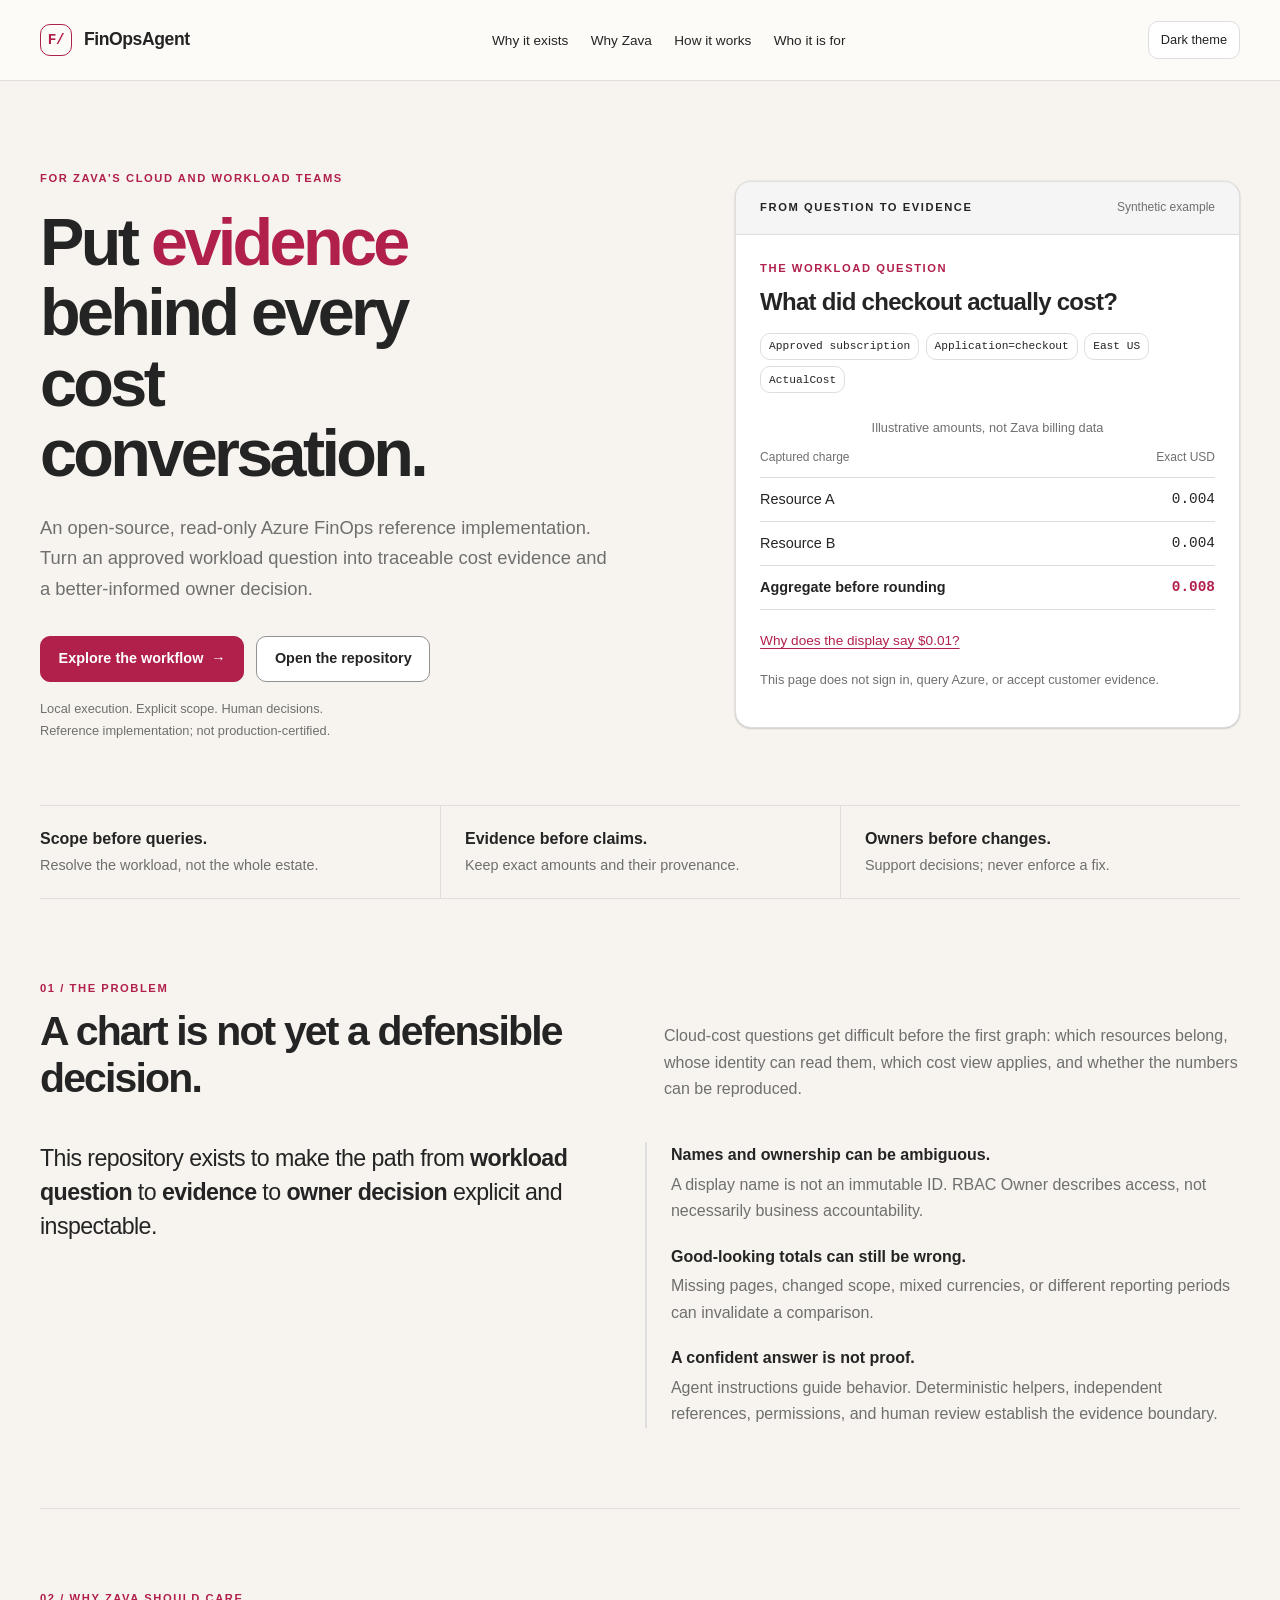
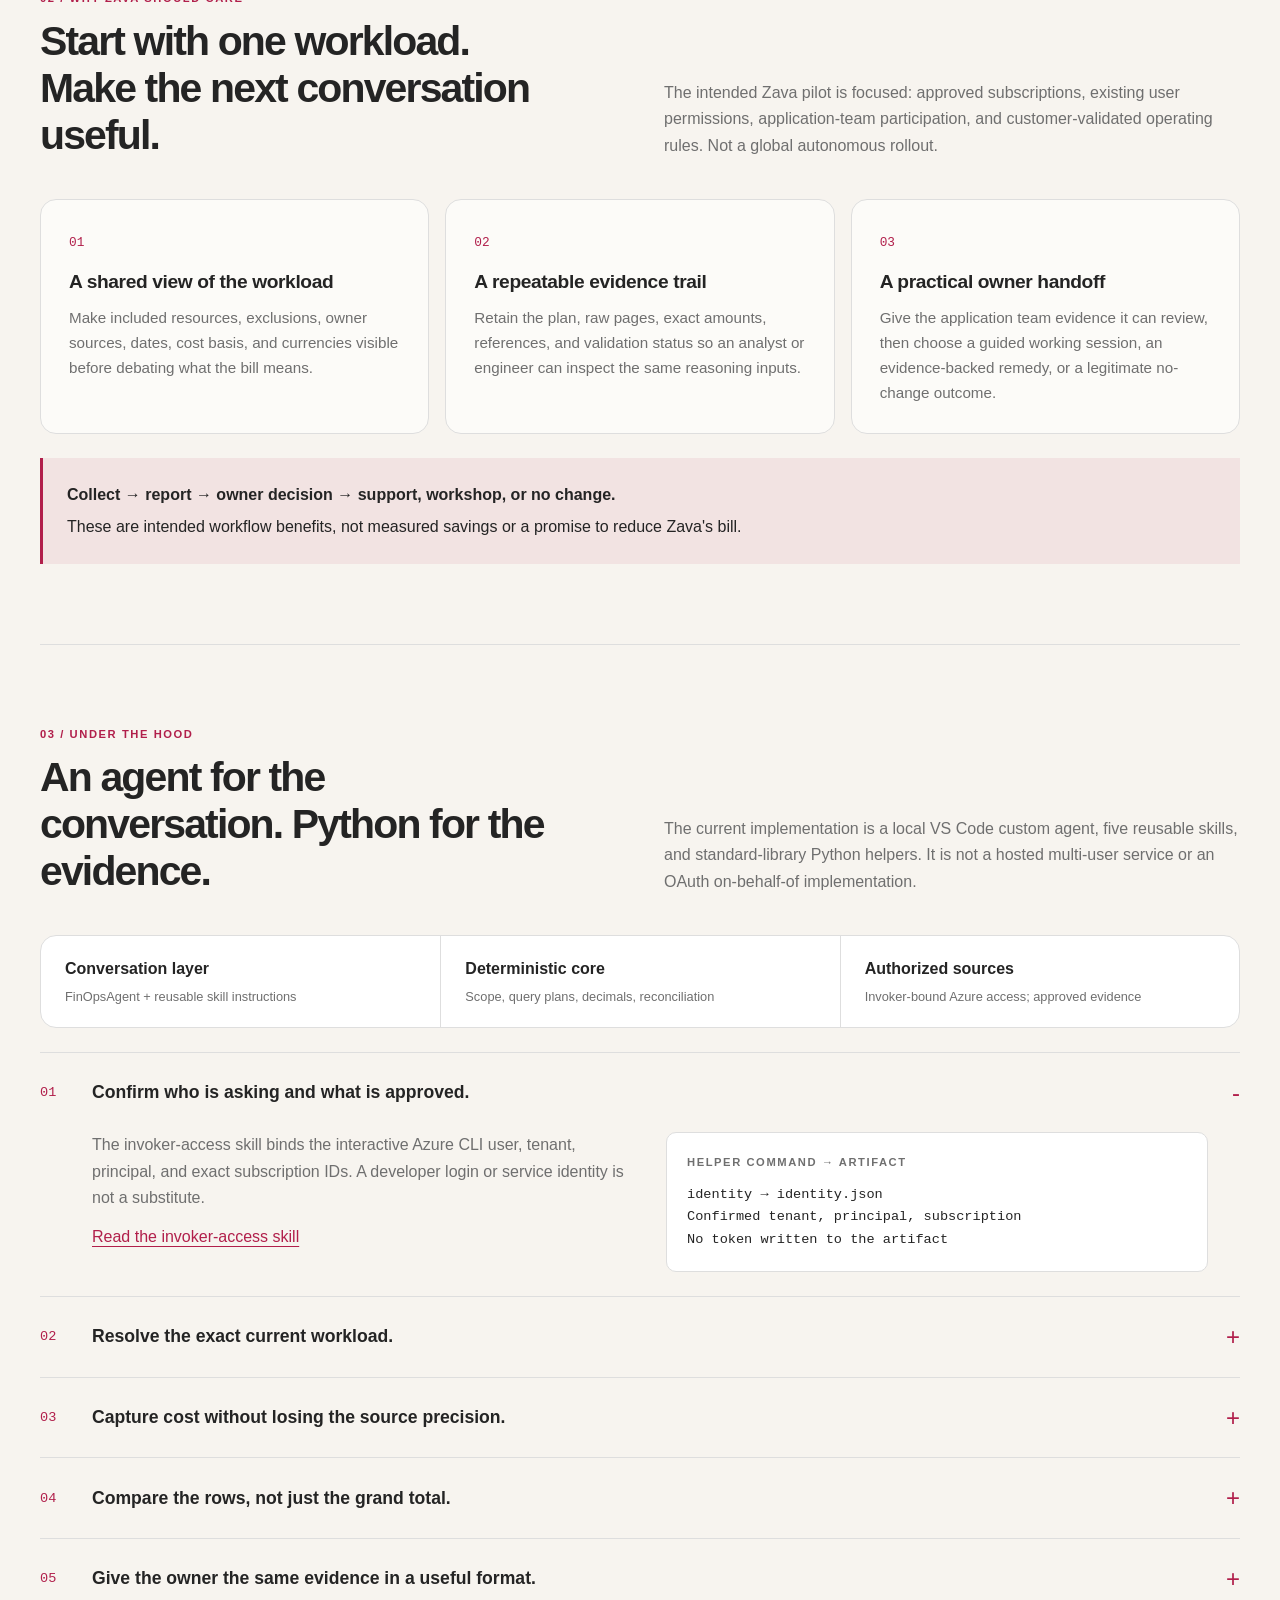
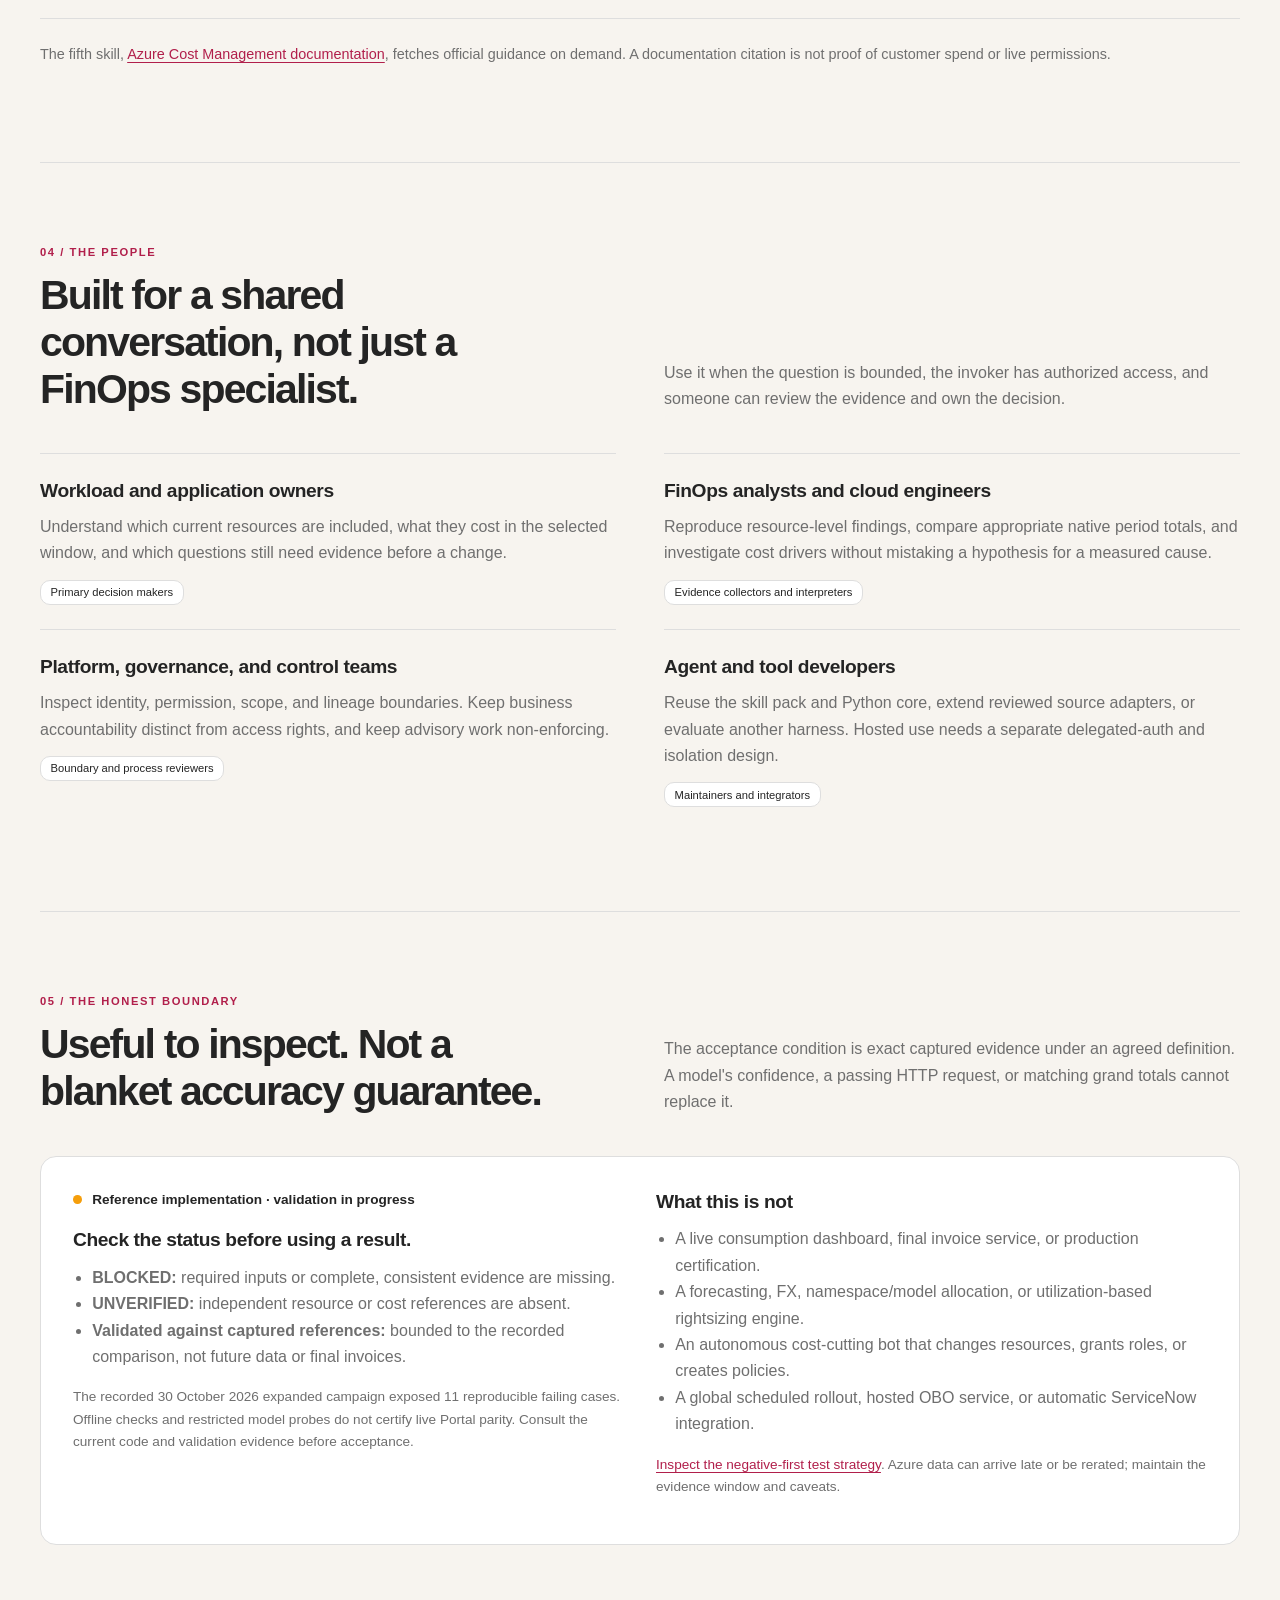
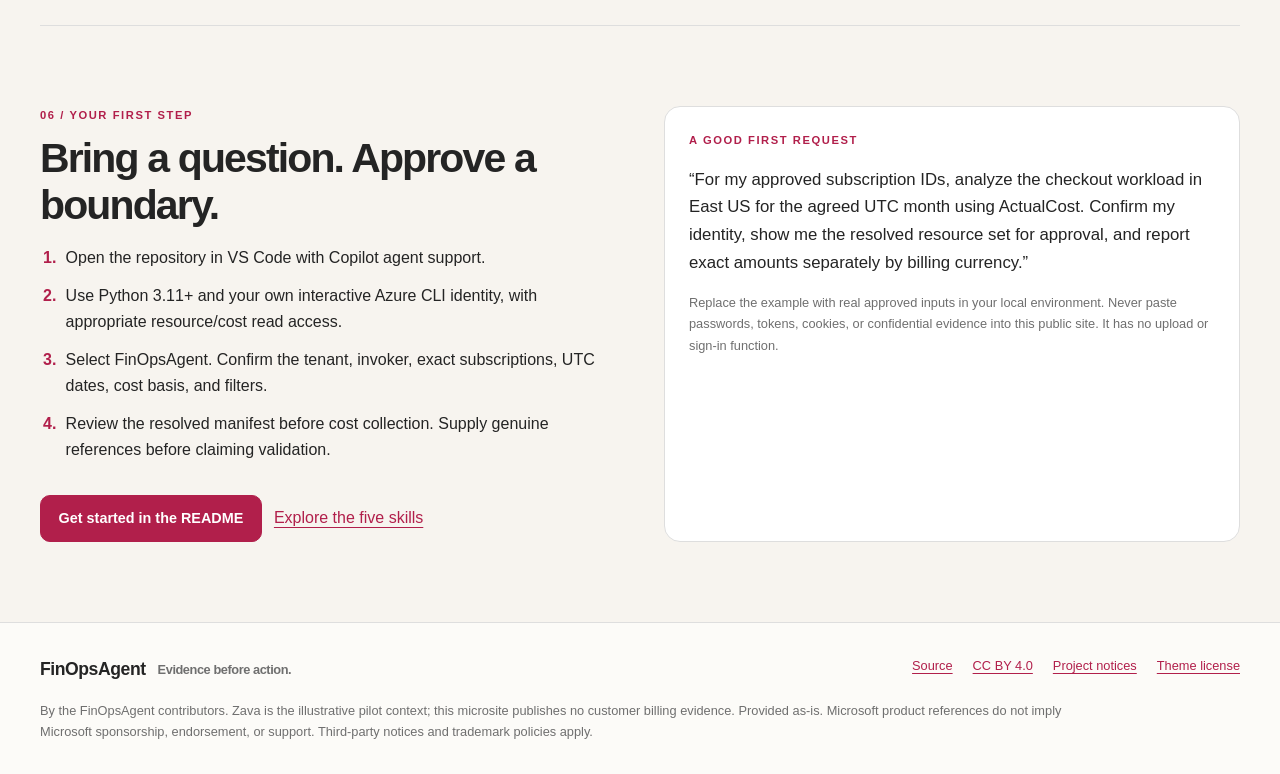
==== site/index.html @ 8ce69f94 "Publish FinOpsAgent explanatory microsite for Zava Explain the project purpose, Zava decision path, " ====
<!doctype html>
<html lang="en">
<head>
  <meta charset="utf-8">
  <meta name="viewport" content="width=device-width, initial-scale=1">
  <meta name="description" content="Why FinOpsAgent exists, what it offers Zava's workload teams, and how its read-only Azure cost evidence workflow works.">
  <meta name="color-scheme" content="light dark">
  <title>FinOpsAgent — Evidence before action</title>
  <script>
    (() => {
      const param = new URLSearchParams(window.location.search).get("clawpilotTheme");
      const theme =
        param || (window.matchMedia("(prefers-color-scheme: dark)").matches ? "dark" : "light");
      document.documentElement.setAttribute("data-theme", theme);
    })();
  </script>
  <style>
    /* Theme recipe adapted from web-artifacts-builder; see licenses/Apache-2.0.txt. */
    :root {
      color-scheme: light;
      --cp-bg: #f7f4ef;
      --cp-bg-elevated: #fcfbf8;
      --cp-surface: #ffffff;
      --cp-surface-soft: #f5f5f5;
      --cp-border: #dedede;
      --cp-border-strong: #919191;
      --cp-text: #242424;
      --cp-text-muted: #5c5c5c;
      --cp-text-soft: #6f6f6f;
      --cp-accent: #b11f4b;
      --cp-accent-hover: #9a1a41;
      --cp-accent-soft: rgba(177, 31, 75, 0.08);
      --cp-accent-fg: #ffffff;
      --cp-success: #16a34a;
      --cp-danger: #dc2626;
      --cp-warning: #f59e0b;
      --cp-link: #0078d4;
      --cp-shadow: 0 18px 48px rgba(0, 0, 0, 0.12);
      --cp-overlay: rgba(255, 255, 255, 0.8);
      --cp-panel: rgba(255, 255, 255, 0.86);
      --cp-panel-strong: rgba(255, 255, 255, 0.96);
      --cp-sheen: rgba(255, 255, 255, 0.55);
      --cp-highlight: rgba(177, 31, 75, 0.12);
    }
    html[data-theme="dark"] {
      color-scheme: dark;
      --cp-bg: #3d3b3a;
      --cp-bg-elevated: #343231;
      --cp-surface: #292929;
      --cp-surface-soft: #2e2e2e;
      --cp-border: #474747;
      --cp-border-strong: #5f5f5f;
      --cp-text: #dedede;
      --cp-text-muted: #919191;
      --cp-text-soft: #b0b0b0;
      --cp-accent: #fd8ea1;
      --cp-accent-hover: #fb7b91;
      --cp-accent-soft: rgba(253, 142, 161, 0.14);
      --cp-accent-fg: #1a1a1a;
      --cp-success: #4ade80;
      --cp-danger: #f87171;
      --cp-warning: #fbbf24;
      --cp-link: #4da6ff;
      --cp-shadow: 0 18px 48px rgba(0, 0, 0, 0.32);
      --cp-overlay: rgba(41, 41, 41, 0.88);
      --cp-panel: rgba(41, 41, 41, 0.72);
      --cp-panel-strong: rgba(41, 41, 41, 0.96);
      --cp-sheen: rgba(255, 255, 255, 0.04);
      --cp-highlight: rgba(253, 142, 161, 0.12);
    }
    :root {
      --cp-card-shadow: 0 0 2px rgba(0, 0, 0, 0.12), 0 1px 2px rgba(0, 0, 0, 0.14);
    }
    * { box-sizing: border-box; }
    html { scroll-behavior: smooth; scroll-padding-top: 7rem; }
    body { margin: 0; background: var(--cp-bg); color: var(--cp-text); font: 1rem/1.65 "Segoe UI", Aptos, Calibri, -apple-system, BlinkMacSystemFont, sans-serif; }
    a { color: var(--cp-accent); text-underline-offset: .22em; }
    a:hover { color: var(--cp-accent-hover); }
    button, summary, a { -webkit-tap-highlight-color: var(--cp-highlight); }
    button { font: inherit; }
    a:focus-visible, button:focus-visible, summary:focus-visible { outline: 3px solid var(--cp-accent); outline-offset: 5px; }
    .wrap { width: min(1200px, calc(100% - 3rem)); margin-inline: auto; }
    .skip { position: absolute; top: -5rem; left: 1rem; padding: .75rem 1rem; z-index: 20; background: var(--cp-surface); }
    .skip:focus { top: 1rem; }
    .topbar { position: sticky; top: 0; z-index: 10; background: var(--cp-bg-elevated); border-bottom: 1px solid var(--cp-border); }
    .nav { min-height: 5rem; display: flex; align-items: center; justify-content: space-between; gap: 1.5rem; }
    .brand { display: inline-flex; gap: .75rem; align-items: center; text-decoration: none; color: var(--cp-text); font-size: 1.1rem; font-weight: 700; letter-spacing: -.025em; }
    .brand-mark { display: grid; place-items: center; width: 2rem; height: 2rem; border: 1px solid var(--cp-accent); color: var(--cp-accent); border-radius: .625rem; font: 700 .9rem Consolas, "Courier New", Courier, monospace; }
    .nav-links { display: flex; flex-wrap: wrap; gap: 1.4rem; margin: 0; padding: 0; list-style: none; }
    .nav-links a { color: var(--cp-text); font-size: .85rem; text-decoration: none; }
    .nav-links a:hover { color: var(--cp-accent); }
    .theme-toggle { padding: .45rem .75rem; border: 1px solid var(--cp-border); border-radius: .625rem; background: var(--cp-surface); color: var(--cp-text); font-size: .8rem; cursor: pointer; white-space: nowrap; }
    .eyebrow { font-size: .7rem; font-weight: 700; letter-spacing: .14em; text-transform: uppercase; }
    .accent { color: var(--cp-accent); }
    .muted { color: var(--cp-text-soft); }
    .hero { display: grid; grid-template-columns: minmax(0, 1.25fr) minmax(0, 1fr); gap: 4rem; align-items: center; padding-block: 5.5rem 4rem; }
    .hero h1 { margin: 1.2rem 0 1.5rem; font-size: clamp(2.65rem, 5.2vw, 4.65rem); line-height: 1.06; letter-spacing: -.055em; font-weight: 650; max-width: 13ch; }
    .hero h1 span { color: var(--cp-accent); }
    .hero-copy { max-width: 36rem; font-size: 1.15rem; color: var(--cp-text-soft); }
    .actions { display: flex; flex-wrap: wrap; align-items: center; gap: .75rem; margin-top: 2rem; }
    .button { display: inline-flex; align-items: center; justify-content: center; min-height: 2.85rem; padding: .65rem 1.1rem; border: 1px solid var(--cp-accent); border-radius: .625rem; background: var(--cp-accent); color: var(--cp-accent-fg); font-weight: 650; font-size: .9rem; text-decoration: none; cursor: pointer; }
    .button:hover { background: var(--cp-accent-hover); color: var(--cp-accent-fg); }
    .button.secondary { background: var(--cp-surface); color: var(--cp-text); border-color: var(--cp-border-strong); }
    .small { font-size: .8rem; }
    .hero-note { margin: 1rem 0 0; color: var(--cp-text-soft); font-size: .8rem; }
    .evidence { border: 1px solid var(--cp-border); border-radius: 16px; background: var(--cp-surface); box-shadow: var(--cp-card-shadow); overflow: hidden; }
    .evidence-head { display: flex; justify-content: space-between; gap: 1rem; border-bottom: 1px solid var(--cp-border); padding: 1rem 1.5rem; background: var(--cp-surface-soft); font-size: .75rem; }
    .evidence-body { padding: 1.5rem; }
    .evidence h2 { margin: .5rem 0 1rem; font-size: 1.5rem; line-height: 1.3; letter-spacing: -.03em; }
    .scope-tags { display: flex; flex-wrap: wrap; gap: .4rem; margin-bottom: 1.5rem; }
    .tag { border: 1px solid var(--cp-border); border-radius: .625rem; padding: .15rem .5rem; font: .7rem/1.8 Consolas, "Courier New", Courier, monospace; }
    .amount-table { width: 100%; border-collapse: collapse; margin-block: 1rem; font-size: .9rem; }
    .amount-table th, .amount-table td { text-align: left; padding: .6rem 0; border-bottom: 1px solid var(--cp-border); }
    .amount-table th { font-weight: 500; color: var(--cp-text-soft); font-size: .75rem; }
    .amount-table th:last-child, .amount-table td:last-child { text-align: right; }
    .amount { font-family: Consolas, "Courier New", Courier, monospace; font-variant-numeric: tabular-nums; }
    .total-row td { font-weight: 700; }
    .total-row .amount { color: var(--cp-accent); }
    .text-button { padding: .25rem 0; border: 0; background: var(--cp-surface); color: var(--cp-accent); text-align: left; text-decoration: underline; text-underline-offset: .2em; cursor: pointer; font-size: .85rem; }
    .rounding { margin-top: .75rem; padding: 1rem; background: var(--cp-accent-soft); border-left: 3px solid var(--cp-accent); font-size: .85rem; }
    .rounding p { margin: 0; }
    .promise-strip { display: grid; grid-template-columns: repeat(3, 1fr); border-block: 1px solid var(--cp-border); }
    .promise { padding: 1.25rem 1.5rem 1.25rem 0; font-size: .9rem; }
    .promise + .promise { border-left: 1px solid var(--cp-border); padding-left: 1.5rem; }
    .promise b { display: block; font-size: 1rem; margin-bottom: .15rem; }
    .section { padding-block: 5rem; }
    .section + .section { border-top: 1px solid var(--cp-border); }
    .section-header { display: grid; grid-template-columns: minmax(0, 1fr) minmax(0, 1fr); gap: 3rem; align-items: end; margin-bottom: 2.5rem; }
    .section h2 { font-size: clamp(1.9rem, 3.2vw, 2.75rem); line-height: 1.15; letter-spacing: -.045em; font-weight: 650; margin: .65rem 0 0; max-width: 23ch; }
    .section-header p { color: var(--cp-text-soft); margin: 0; }
    .why-layout { display: grid; grid-template-columns: minmax(0, 1fr) minmax(0, 1.1fr); gap: 4rem; }
    .why-statement { font-size: 1.45rem; line-height: 1.45; letter-spacing: -.025em; margin: 0; }
    .issue-list { margin: 0; padding: 0; list-style: none; }
    .issue-list li { padding: 0 0 1.2rem 1.5rem; border-left: 2px solid var(--cp-border); }
    .issue-list li:last-child { padding-bottom: 0; }
    .issue-list b { display: block; margin-bottom: .2rem; }
    .issue-list p { margin: 0; color: var(--cp-text-soft); }
    .zava-grid { display: grid; grid-template-columns: repeat(3, minmax(0, 1fr)); gap: 1rem; }
    .value-card { padding: 1.75rem; background: var(--cp-bg-elevated); border: 1px solid var(--cp-border); border-radius: 16px; }
    .card-number { color: var(--cp-accent); font: .8rem Consolas, "Courier New", Courier, monospace; }
    h3 { margin: .9rem 0 .65rem; font-size: 1.2rem; line-height: 1.35; letter-spacing: -.02em; }
    .value-card p { color: var(--cp-text-soft); margin: 0; font-size: .95rem; }
    .decision-path { margin-top: 1.5rem; padding: 1.5rem; border-left: 3px solid var(--cp-accent); background: var(--cp-accent-soft); }
    .decision-path p { margin: .3rem 0 0; }
    .architecture { margin-bottom: 1.5rem; display: grid; grid-template-columns: repeat(3, minmax(0, 1fr)); border: 1px solid var(--cp-border); border-radius: 16px; overflow: hidden; background: var(--cp-surface); }
    .architecture div { padding: 1.25rem 1.5rem; }
    .architecture div + div { border-left: 1px solid var(--cp-border); }
    .architecture span { display: block; color: var(--cp-text-soft); font-size: .8rem; margin-top: .2rem; }
    .step { border-bottom: 1px solid var(--cp-border); }
    .step:first-child { border-top: 1px solid var(--cp-border); }
    .step summary { display: grid; grid-template-columns: 2.5rem minmax(0, 1fr) auto; gap: .75rem; align-items: center; padding: 1.25rem 0; cursor: pointer; list-style: none; }
    .step summary::-webkit-details-marker { display: none; }
    .step summary::after { content: "+"; color: var(--cp-accent); font-size: 1.5rem; }
    .step[open] summary::after { content: "-"; }
    .step-index { color: var(--cp-accent); font: .85rem Consolas, "Courier New", Courier, monospace; }
    .step-title { font-weight: 650; font-size: 1.1rem; }
    .step-content { display: grid; grid-template-columns: minmax(0, 1fr) minmax(0, 1fr); gap: 2rem; padding: 0 2rem 1.5rem 3.25rem; }
    .step-content p { margin: 0 0 .75rem; color: var(--cp-text-soft); }
    .artifact { padding: 1.25rem; border: 1px solid var(--cp-border); border-radius: .625rem; background: var(--cp-surface); }
    .artifact .eyebrow { color: var(--cp-text-soft); }
    code, pre { font-family: Consolas, "Courier New", Courier, monospace; font-size: .85rem; }
    code { overflow-wrap: anywhere; }
    pre { margin: .75rem 0 0; white-space: pre-wrap; overflow-wrap: anywhere; color: var(--cp-text); }
    .skill-line { margin-top: 1.5rem; font-size: .9rem; color: var(--cp-text-soft); }
    .audience-grid { display: grid; grid-template-columns: repeat(2, minmax(0, 1fr)); gap: 0 3rem; }
    .audience { padding: 1.5rem 0; border-top: 1px solid var(--cp-border); }
    .audience h3 { margin-top: 0; }
    .audience p { margin: 0; color: var(--cp-text-soft); }
    .audience .role { display: inline-block; font-size: .7rem; margin-top: .8rem; padding: .15rem .6rem; border-radius: .625rem; background: var(--cp-surface); border: 1px solid var(--cp-border); }
    .reality { display: grid; grid-template-columns: minmax(0, 1fr) minmax(0, 1fr); gap: 2rem; background: var(--cp-surface); border: 1px solid var(--cp-border); border-radius: 16px; padding: 2rem; }
    .reality h3 { margin-top: 0; }
    .reality ul { margin: .75rem 0 0; padding-left: 1.2rem; color: var(--cp-text-soft); }
    .status-line { display: flex; align-items: center; gap: .65rem; margin-bottom: 1rem; font-weight: 650; font-size: .85rem; }
    .status-dot { width: .55rem; height: .55rem; flex: 0 0 .55rem; background: var(--cp-warning); border-radius: 50%; }
    .readiness-note { margin-top: 1rem; font-size: .85rem; color: var(--cp-text-soft); }
    .start-grid { display: grid; grid-template-columns: minmax(0, 1fr) minmax(0, 1fr); gap: 3rem; }
    .start-list { padding-left: 1.3rem; margin: 1rem 0; }
    .start-list li { margin-bottom: .7rem; padding-left: .3rem; }
    .start-list li::marker { color: var(--cp-accent); font-weight: 700; }
    .prompt { padding: 1.5rem; border: 1px solid var(--cp-border); border-radius: 16px; background: var(--cp-surface); }
    .prompt blockquote { margin: 1rem 0; font-size: 1.05rem; line-height: 1.65; }
    .prompt p { margin-bottom: 0; color: var(--cp-text-soft); }
    footer { border-top: 1px solid var(--cp-border); background: var(--cp-bg-elevated); padding: 2rem 0; font-size: .8rem; }
    .footer-row { display: flex; justify-content: space-between; gap: 2rem; flex-wrap: wrap; }
    .footer-links { display: flex; gap: 1.25rem; flex-wrap: wrap; }
    .footer-note { margin: 1rem 0 0; color: var(--cp-text-soft); max-width: 65rem; }
    [hidden] { display: none !important; }
    @media (max-width: 900px) {
      .hero { gap: 2rem; }
      .nav-links { gap: .8rem; }
      .zava-grid { grid-template-columns: 1fr; }
      .value-card { padding: 1.5rem; }
    }
    @media (max-width: 700px) {
      html { scroll-padding-top: 10rem; }
      .wrap { width: calc(100% - 2.5rem); }
      .nav { flex-wrap: wrap; gap: .75rem; padding-block: .85rem; }
      .nav-links { order: 3; width: 100%; gap: .65rem 1.1rem; }
      .nav-links a { font-size: .8rem; }
      .hero { grid-template-columns: 1fr; padding-block: 3rem; gap: 2rem; }
      .hero h1 { max-width: 15ch; }
      .hero-copy { font-size: 1.05rem; }
      .promise-strip, .section-header, .why-layout, .architecture, .step-content, .audience-grid, .reality, .start-grid { grid-template-columns: 1fr; }
      .promise { padding: 1rem 0; }
      .promise + .promise { border-left: 0; border-top: 1px solid var(--cp-border); padding-left: 0; }
      .section { padding-block: 3rem; }
      .section-header, .why-layout, .start-grid { gap: 1.25rem; }
      .architecture div + div { border-left: 0; border-top: 1px solid var(--cp-border); }
      .step-content { padding: 0 0 1.5rem; gap: 1rem; }
      .reality { padding: 1.5rem; gap: 1.5rem; }
      .evidence-head { padding-inline: 1rem; }
      .evidence-body { padding: 1.25rem; }
    }
    @media (prefers-reduced-motion: reduce) {
      html { scroll-behavior: auto; }
    }
    @media print {
      .topbar, .actions, .theme-toggle, .text-button { display: none; }
      .hero, .section { padding-block: 1.5rem; }
      .wrap { width: 100%; }
      .evidence, .value-card, .reality { box-shadow: none; break-inside: avoid; }
    }
  </style>
</head>
<body>
  <a class="skip" href="#main">Skip to content</a>
  <header class="topbar">
    <nav class="wrap nav" aria-label="Main navigation">
      <a class="brand" href="#main"><span class="brand-mark" aria-hidden="true">F/</span>FinOpsAgent</a>
      <ul class="nav-links">
        <li><a href="#why">Why it exists</a></li>
        <li><a href="#zava">Why Zava</a></li>
        <li><a href="#workflow">How it works</a></li>
        <li><a href="#audience">Who it is for</a></li>
      </ul>
      <button class="theme-toggle" id="theme-toggle" type="button" aria-pressed="false" hidden>Dark theme</button>
    </nav>
  </header>
  <main id="main" tabindex="-1">
    <div class="wrap">
      <section class="hero" aria-labelledby="hero-title">
        <div>
          <div class="eyebrow accent">For Zava's cloud and workload teams</div>
          <h1 id="hero-title">Put <span>evidence</span> behind every cost conversation.</h1>
          <p class="hero-copy">An open-source, read-only Azure FinOps reference implementation. Turn an approved workload question into traceable cost evidence and a better-informed owner decision.</p>
          <div class="actions">
            <a class="button" href="#workflow">Explore the workflow <span aria-hidden="true">&nbsp; &rarr;</span></a>
            <a class="button secondary" href="https://github.com/chadhage/finops-agent">Open the repository</a>
          </div>
          <p class="hero-note">Local execution. Explicit scope. Human decisions.<br>Reference implementation; not production-certified.</p>
        </div>
        <aside class="evidence" aria-labelledby="evidence-title">
          <div class="evidence-head"><span class="eyebrow">From question to evidence</span><span class="muted">Synthetic example</span></div>
          <div class="evidence-body">
            <div class="eyebrow accent">The workload question</div>
            <h2 id="evidence-title">What did checkout actually cost?</h2>
            <div class="scope-tags" aria-label="Illustrative approved filters">
              <span class="tag">Approved subscription</span><span class="tag">Application=checkout</span><span class="tag">East US</span><span class="tag">ActualCost</span>
            </div>
            <table class="amount-table">
              <caption class="small muted">Illustrative amounts, not Zava billing data</caption>
              <thead><tr><th scope="col">Captured charge</th><th scope="col">Exact USD</th></tr></thead>
              <tbody>
                <tr><td>Resource A</td><td class="amount">0.004</td></tr>
                <tr><td>Resource B</td><td class="amount">0.004</td></tr>
                <tr class="total-row"><td>Aggregate before rounding</td><td class="amount">0.008</td></tr>
              </tbody>
            </table>
            <button class="text-button" id="rounding-toggle" type="button" aria-expanded="false" aria-controls="rounding-detail" hidden>Why does the display say $0.01?</button>
            <div class="rounding" id="rounding-detail">
              <p><strong>Round the total, not each row.</strong> The exact total is 0.008 USD; the two-decimal display is $0.01. Adding two individually rounded $0.00 rows would lose the cost.</p>
            </div>
            <p class="small muted">This page does not sign in, query Azure, or accept customer evidence.</p>
          </div>
        </aside>
      </section>
      <div class="promise-strip" aria-label="Design principles">
        <div class="promise"><b>Scope before queries.</b><span class="muted">Resolve the workload, not the whole estate.</span></div>
        <div class="promise"><b>Evidence before claims.</b><span class="muted">Keep exact amounts and their provenance.</span></div>
        <div class="promise"><b>Owners before changes.</b><span class="muted">Support decisions; never enforce a fix.</span></div>
      </div>

      <section class="section" id="why" aria-labelledby="why-title">
        <div class="section-header">
          <div><div class="eyebrow accent">01 / The problem</div><h2 id="why-title">A chart is not yet a defensible decision.</h2></div>
          <p>Cloud-cost questions get difficult before the first graph: which resources belong, whose identity can read them, which cost view applies, and whether the numbers can be reproduced.</p>
        </div>
        <div class="why-layout">
          <p class="why-statement">This repository exists to make the path from <strong>workload question</strong> to <strong>evidence</strong> to <strong>owner decision</strong> explicit and inspectable.</p>
          <ul class="issue-list">
            <li><b>Names and ownership can be ambiguous.</b><p>A display name is not an immutable ID. RBAC Owner describes access, not necessarily business accountability.</p></li>
            <li><b>Good-looking totals can still be wrong.</b><p>Missing pages, changed scope, mixed currencies, or different reporting periods can invalidate a comparison.</p></li>
            <li><b>A confident answer is not proof.</b><p>Agent instructions guide behavior. Deterministic helpers, independent references, permissions, and human review establish the evidence boundary.</p></li>
          </ul>
        </div>
      </section>

      <section class="section" id="zava" aria-labelledby="zava-title">
        <div class="section-header">
          <div><div class="eyebrow accent">02 / Why Zava should care</div><h2 id="zava-title">Start with one workload. Make the next conversation useful.</h2></div>
          <p>The intended Zava pilot is focused: approved subscriptions, existing user permissions, application-team participation, and customer-validated operating rules. Not a global autonomous rollout.</p>
        </div>
        <div class="zava-grid">
          <article class="value-card"><span class="card-number">01</span><h3>A shared view of the workload</h3><p>Make included resources, exclusions, owner sources, dates, cost basis, and currencies visible before debating what the bill means.</p></article>
          <article class="value-card"><span class="card-number">02</span><h3>A repeatable evidence trail</h3><p>Retain the plan, raw pages, exact amounts, references, and validation status so an analyst or engineer can inspect the same reasoning inputs.</p></article>
          <article class="value-card"><span class="card-number">03</span><h3>A practical owner handoff</h3><p>Give the application team evidence it can review, then choose a guided working session, an evidence-backed remedy, or a legitimate no-change outcome.</p></article>
        </div>
        <div class="decision-path"><strong>Collect &rarr; report &rarr; owner decision &rarr; support, workshop, or no change.</strong><p>These are intended workflow benefits, not measured savings or a promise to reduce Zava's bill.</p></div>
      </section>

      <section class="section" id="workflow" aria-labelledby="workflow-title">
        <div class="section-header">
          <div><div class="eyebrow accent">03 / Under the hood</div><h2 id="workflow-title">An agent for the conversation. Python for the evidence.</h2></div>
          <p>The current implementation is a local VS Code custom agent, five reusable skills, and standard-library Python helpers. It is not a hosted multi-user service or an OAuth on-behalf-of implementation.</p>
        </div>
        <div class="architecture" aria-label="Implementation architecture">
          <div><strong>Conversation layer</strong><span>FinOpsAgent + reusable skill instructions</span></div>
          <div><strong>Deterministic core</strong><span>Scope, query plans, decimals, reconciliation</span></div>
          <div><strong>Authorized sources</strong><span>Invoker-bound Azure access; approved evidence</span></div>
        </div>
        <div class="steps">
          <details class="step" open>
            <summary><span class="step-index">01</span><span class="step-title">Confirm who is asking and what is approved.</span></summary>
            <div class="step-content">
              <div><p>The invoker-access skill binds the interactive Azure CLI user, tenant, principal, and exact subscription IDs. A developer login or service identity is not a substitute.</p><a href="https://github.com/chadhage/finops-agent/blob/main/.github/skills/finops-invoker-access/SKILL.md">Read the invoker-access skill</a></div>
              <div class="artifact"><div class="eyebrow">Helper command &rarr; artifact</div><pre>identity &rarr; identity.json
Confirmed tenant, principal, subscription
No token written to the artifact</pre></div>
            </div>
          </details>
          <details class="step">
            <summary><span class="step-index">02</span><span class="step-title">Resolve the exact current workload.</span></summary>
            <div class="step-content">
              <div><p>Collect paginated Resource Graph inventory. Intersect approved subscription/MG, resource-group, owner, tag, and region filters. Resolve ambiguous names before proceeding, and show the manifest for approval.</p><p>Business ownership needs approved source evidence; a ServiceNow connector is not automatically included.</p><a href="https://github.com/chadhage/finops-agent/blob/main/.github/skills/finops-scope-resolution/SKILL.md">Read the scope-resolution skill</a></div>
              <div class="artifact"><div class="eyebrow">Helper commands &rarr; artifacts</div><pre>inventory &rarr; catalog.json
resolve &rarr; manifest.json
Exact resource IDs + source provenance</pre></div>
            </div>
          </details>
          <details class="step">
            <summary><span class="step-index">03</span><span class="step-title">Capture cost without losing the source precision.</span></summary>
            <div class="step-content">
              <div><p>Generate sealed detail/control requests for the approved period and ActualCost or AmortizedCost basis. Query every disjoint resource chunk and continuation page. Parse money directly into Decimal and keep currencies separate.</p><a href="https://github.com/chadhage/finops-agent/blob/main/.github/skills/finops-cost-evidence/scripts/finops.py">Inspect the Python helper</a></div>
              <div class="artifact"><div class="eyebrow">Helper commands &rarr; artifacts</div><pre>plan &rarr; plan.json
query &rarr; actual.json
Raw pages + request IDs + times + hashes</pre></div>
            </div>
          </details>
          <details class="step">
            <summary><span class="step-index">04</span><span class="step-title">Compare the rows, not just the grand total.</span></summary>
            <div class="step-content">
              <div><p>Require identical plans and exact resource/day/location/currency values. Portal acceptance also needs genuine Portal exports, matching displayed amounts after aggregation, and independently verified resource membership.</p><p>Supplied-evidence comparison and fresh, explicitly approved live validation have different statuses. A second CLI query is not Portal evidence.</p><a href="https://github.com/chadhage/finops-agent/blob/main/.github/skills/finops-cost-evidence/references/portal-validation.md">Read the Portal validation contract</a></div>
              <div class="artifact"><div class="eyebrow">Acceptance boundary</div><pre>import-reference + reconcile
Raw monetary tolerance: 0
Missing, partial, or mismatched evidence:
no validated claim</pre></div>
            </div>
          </details>
          <details class="step">
            <summary><span class="step-index">05</span><span class="step-title">Give the owner the same evidence in a useful format.</span></summary>
            <div class="step-content">
              <div><p>Markdown is the default. Repack the same evidence as standalone HTML or a locally generated PDF, without querying Azure again. Keep exact amounts, scope, coverage warnings, and validation status together.</p><a href="https://github.com/chadhage/finops-agent/blob/main/.github/skills/finops-reporting/SKILL.md">Read the reporting skill</a></div>
              <div class="artifact"><div class="eyebrow">One model, three outputs</div><pre>report &rarr; Markdown
       &rarr; standalone HTML
       &rarr; PDF via installed Chromium
No automatic publication of cost evidence</pre></div>
            </div>
          </details>
        </div>
        <p class="skill-line">The fifth skill, <a href="https://github.com/chadhage/finops-agent/blob/main/.github/skills/azure-cost-management/SKILL.md">Azure Cost Management documentation</a>, fetches official guidance on demand. A documentation citation is not proof of customer spend or live permissions.</p>
      </section>

      <section class="section" id="audience" aria-labelledby="audience-title">
        <div class="section-header">
          <div><div class="eyebrow accent">04 / The people</div><h2 id="audience-title">Built for a shared conversation, not just a FinOps specialist.</h2></div>
          <p>Use it when the question is bounded, the invoker has authorized access, and someone can review the evidence and own the decision.</p>
        </div>
        <div class="audience-grid">
          <article class="audience"><h3>Workload and application owners</h3><p>Understand which current resources are included, what they cost in the selected window, and which questions still need evidence before a change.</p><span class="role">Primary decision makers</span></article>
          <article class="audience"><h3>FinOps analysts and cloud engineers</h3><p>Reproduce resource-level findings, compare appropriate native period totals, and investigate cost drivers without mistaking a hypothesis for a measured cause.</p><span class="role">Evidence collectors and interpreters</span></article>
          <article class="audience"><h3>Platform, governance, and control teams</h3><p>Inspect identity, permission, scope, and lineage boundaries. Keep business accountability distinct from access rights, and keep advisory work non-enforcing.</p><span class="role">Boundary and process reviewers</span></article>
          <article class="audience"><h3>Agent and tool developers</h3><p>Reuse the skill pack and Python core, extend reviewed source adapters, or evaluate another harness. Hosted use needs a separate delegated-auth and isolation design.</p><span class="role">Maintainers and integrators</span></article>
        </div>
      </section>

      <section class="section" id="readiness" aria-labelledby="readiness-title">
        <div class="section-header">
          <div><div class="eyebrow accent">05 / The honest boundary</div><h2 id="readiness-title">Useful to inspect. Not a blanket accuracy guarantee.</h2></div>
          <p>The acceptance condition is exact captured evidence under an agreed definition. A model's confidence, a passing HTTP request, or matching grand totals cannot replace it.</p>
        </div>
        <div class="reality">
          <div>
            <div class="status-line"><span class="status-dot" aria-hidden="true"></span>Reference implementation · validation in progress</div>
            <h3>Check the status before using a result.</h3>
            <ul>
              <li><strong>BLOCKED:</strong> required inputs or complete, consistent evidence are missing.</li>
              <li><strong>UNVERIFIED:</strong> independent resource or cost references are absent.</li>
              <li><strong>Validated against captured references:</strong> bounded to the recorded comparison, not future data or final invoices.</li>
            </ul>
            <p class="readiness-note">The recorded 30 October 2026 expanded campaign exposed 11 reproducible failing cases. Offline checks and restricted model probes do not certify live Portal parity. Consult the current code and validation evidence before acceptance.</p>
          </div>
          <div>
            <h3>What this is not</h3>
            <ul>
              <li>A live consumption dashboard, final invoice service, or production certification.</li>
              <li>A forecasting, FX, namespace/model allocation, or utilization-based rightsizing engine.</li>
              <li>An autonomous cost-cutting bot that changes resources, grants roles, or creates policies.</li>
              <li>A global scheduled rollout, hosted OBO service, or automatic ServiceNow integration.</li>
            </ul>
            <p class="readiness-note"><a href="https://github.com/chadhage/finops-agent/blob/main/TEST-STRATEGY.md">Inspect the negative-first test strategy</a>. Azure data can arrive late or be rerated; maintain the evidence window and caveats.</p>
          </div>
        </div>
      </section>

      <section class="section" id="start" aria-labelledby="start-title">
        <div class="start-grid">
          <div>
            <div class="eyebrow accent">06 / Your first step</div>
            <h2 id="start-title">Bring a question. Approve a boundary.</h2>
            <ol class="start-list">
              <li>Open the repository in VS Code with Copilot agent support.</li>
              <li>Use Python 3.11+ and your own interactive Azure CLI identity, with appropriate resource/cost read access.</li>
              <li>Select FinOpsAgent. Confirm the tenant, invoker, exact subscriptions, UTC dates, cost basis, and filters.</li>
              <li>Review the resolved manifest before cost collection. Supply genuine references before claiming validation.</li>
            </ol>
            <div class="actions"><a class="button" href="https://github.com/chadhage/finops-agent#readme">Get started in the README</a><a href="https://github.com/chadhage/finops-agent/tree/main/.github/skills">Explore the five skills</a></div>
          </div>
          <aside class="prompt" aria-labelledby="prompt-title">
            <div class="eyebrow accent" id="prompt-title">A good first request</div>
            <blockquote>“For my approved subscription IDs, analyze the checkout workload in East US for the agreed UTC month using ActualCost. Confirm my identity, show me the resolved resource set for approval, and report exact amounts separately by billing currency.”</blockquote>
            <p class="small">Replace the example with real approved inputs in your local environment. Never paste passwords, tokens, cookies, or confidential evidence into this public site. It has no upload or sign-in function.</p>
          </aside>
        </div>
      </section>
    </div>
  </main>
  <footer>
    <div class="wrap">
      <div class="footer-row">
        <a class="brand" href="#main">FinOpsAgent <span class="muted small">Evidence before action.</span></a>
        <div class="footer-links">
          <a href="https://github.com/chadhage/finops-agent">Source</a>
          <a href="https://github.com/chadhage/finops-agent/blob/main/LICENSE">CC BY 4.0</a>
          <a href="https://github.com/chadhage/finops-agent/blob/main/NOTICE.md">Project notices</a>
          <a href="licenses/Apache-2.0.txt">Theme license</a>
        </div>
      </div>
      <p class="footer-note">By the FinOpsAgent contributors. Zava is the illustrative pilot context; this microsite publishes no customer billing evidence. Provided as-is. Microsoft product references do not imply Microsoft sponsorship, endorsement, or support. Third-party notices and trademark policies apply.</p>
    </div>
  </footer>
  <script>
    (() => {
      const themeButton = document.getElementById("theme-toggle");
      function syncThemeButton() {
        const dark = document.documentElement.getAttribute("data-theme") === "dark";
        themeButton.setAttribute("aria-pressed", String(dark));
        themeButton.textContent = dark ? "Light theme" : "Dark theme";
        themeButton.setAttribute("aria-label", dark ? "Switch to light theme" : "Switch to dark theme");
      }
      themeButton.hidden = false;
      syncThemeButton();
      themeButton.addEventListener("click", () => {
        const dark = document.documentElement.getAttribute("data-theme") === "dark";
        document.documentElement.setAttribute("data-theme", dark ? "light" : "dark");
        syncThemeButton();
      });
      const roundingButton = document.getElementById("rounding-toggle");
      const roundingDetail = document.getElementById("rounding-detail");
      roundingButton.hidden = false;
      roundingDetail.hidden = true;
      roundingButton.addEventListener("click", () => {
        const expanded = roundingButton.getAttribute("aria-expanded") === "true";
        roundingButton.setAttribute("aria-expanded", String(!expanded));
        roundingDetail.hidden = expanded;
      });
    })();
  </script>
</body>
</html>
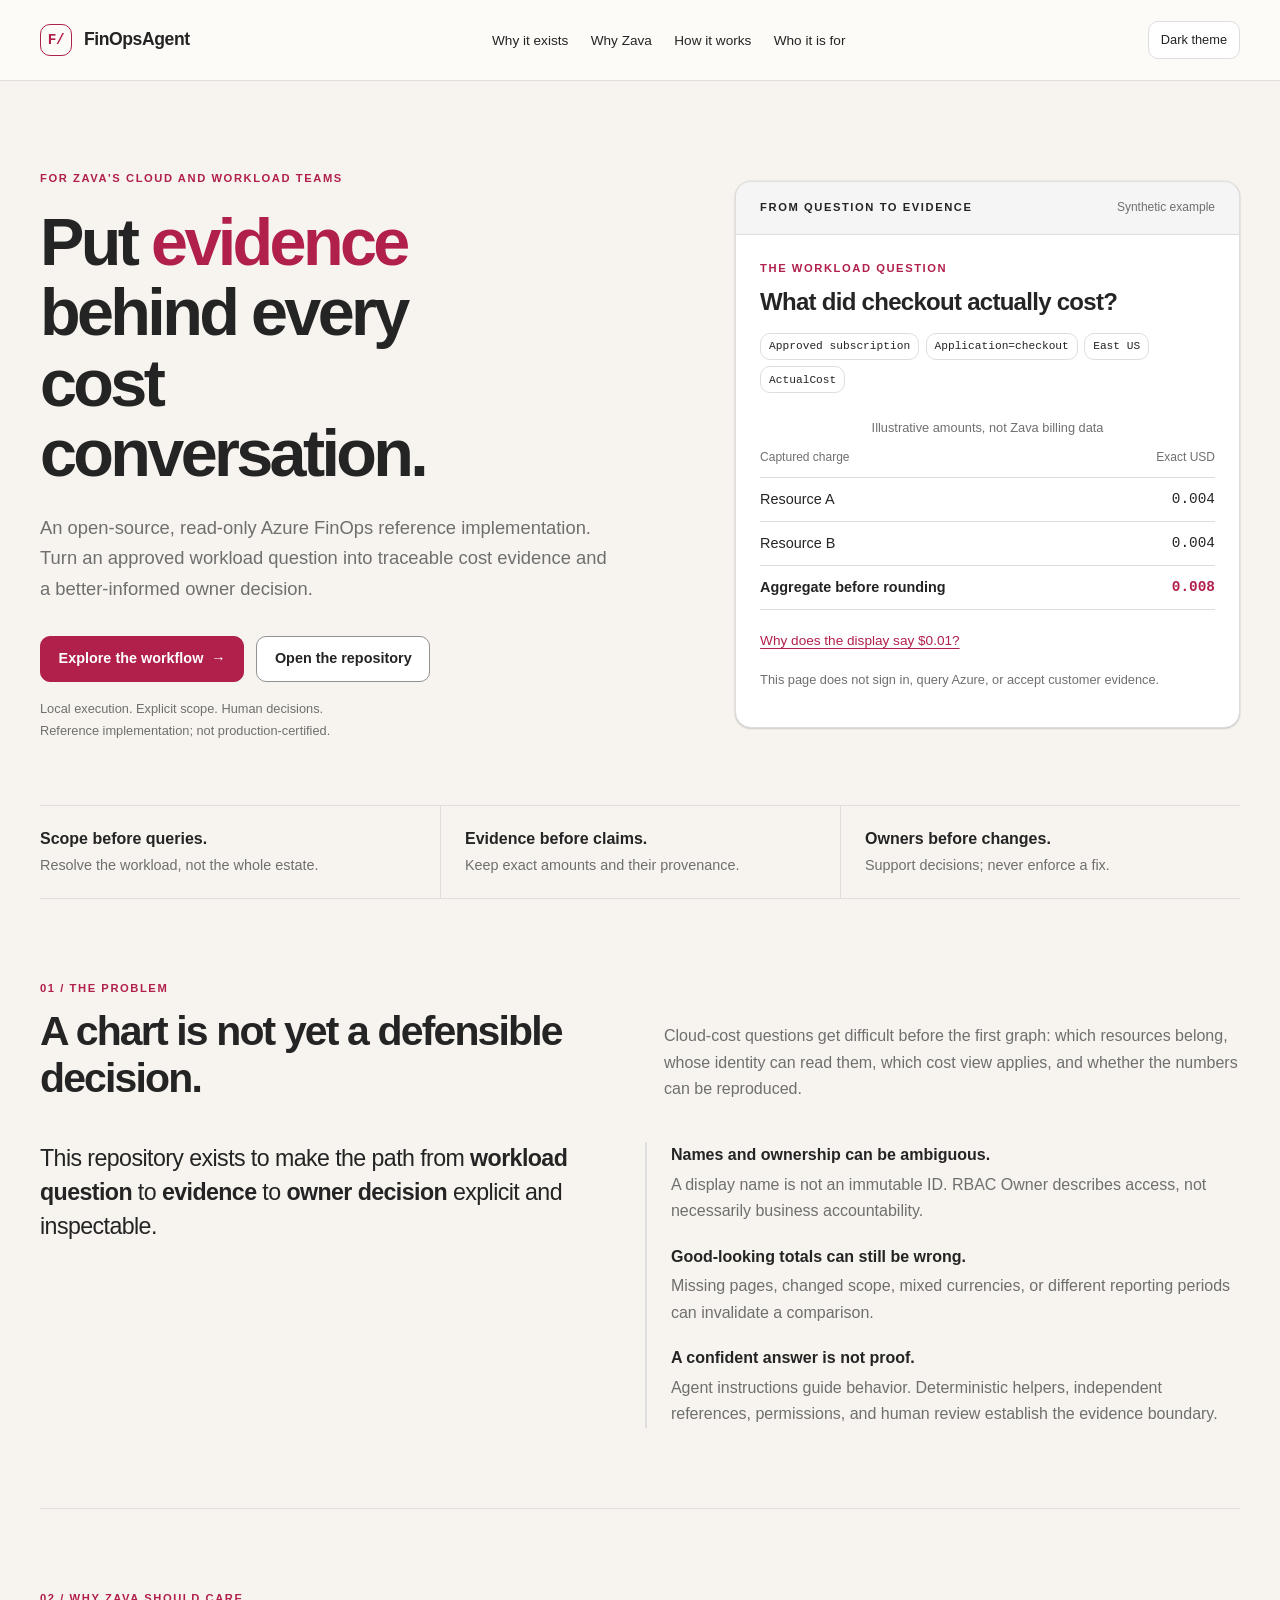
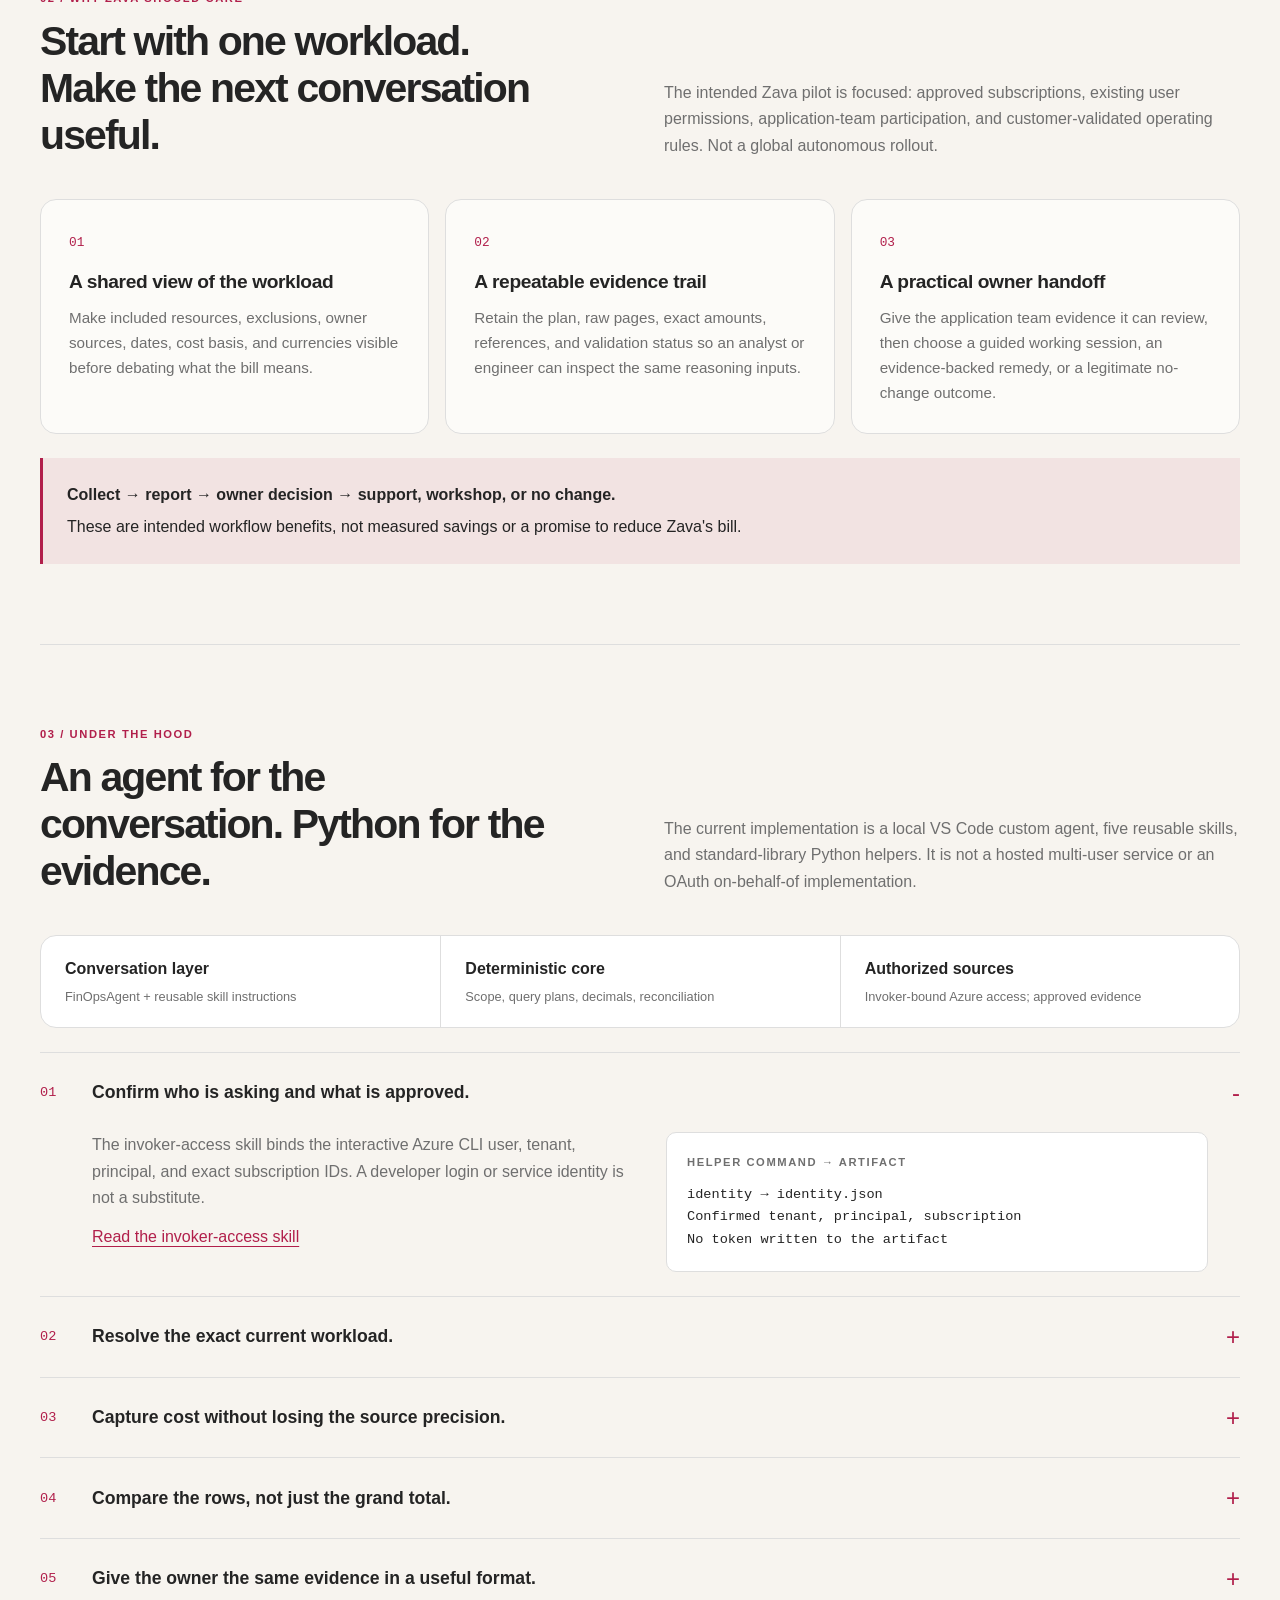
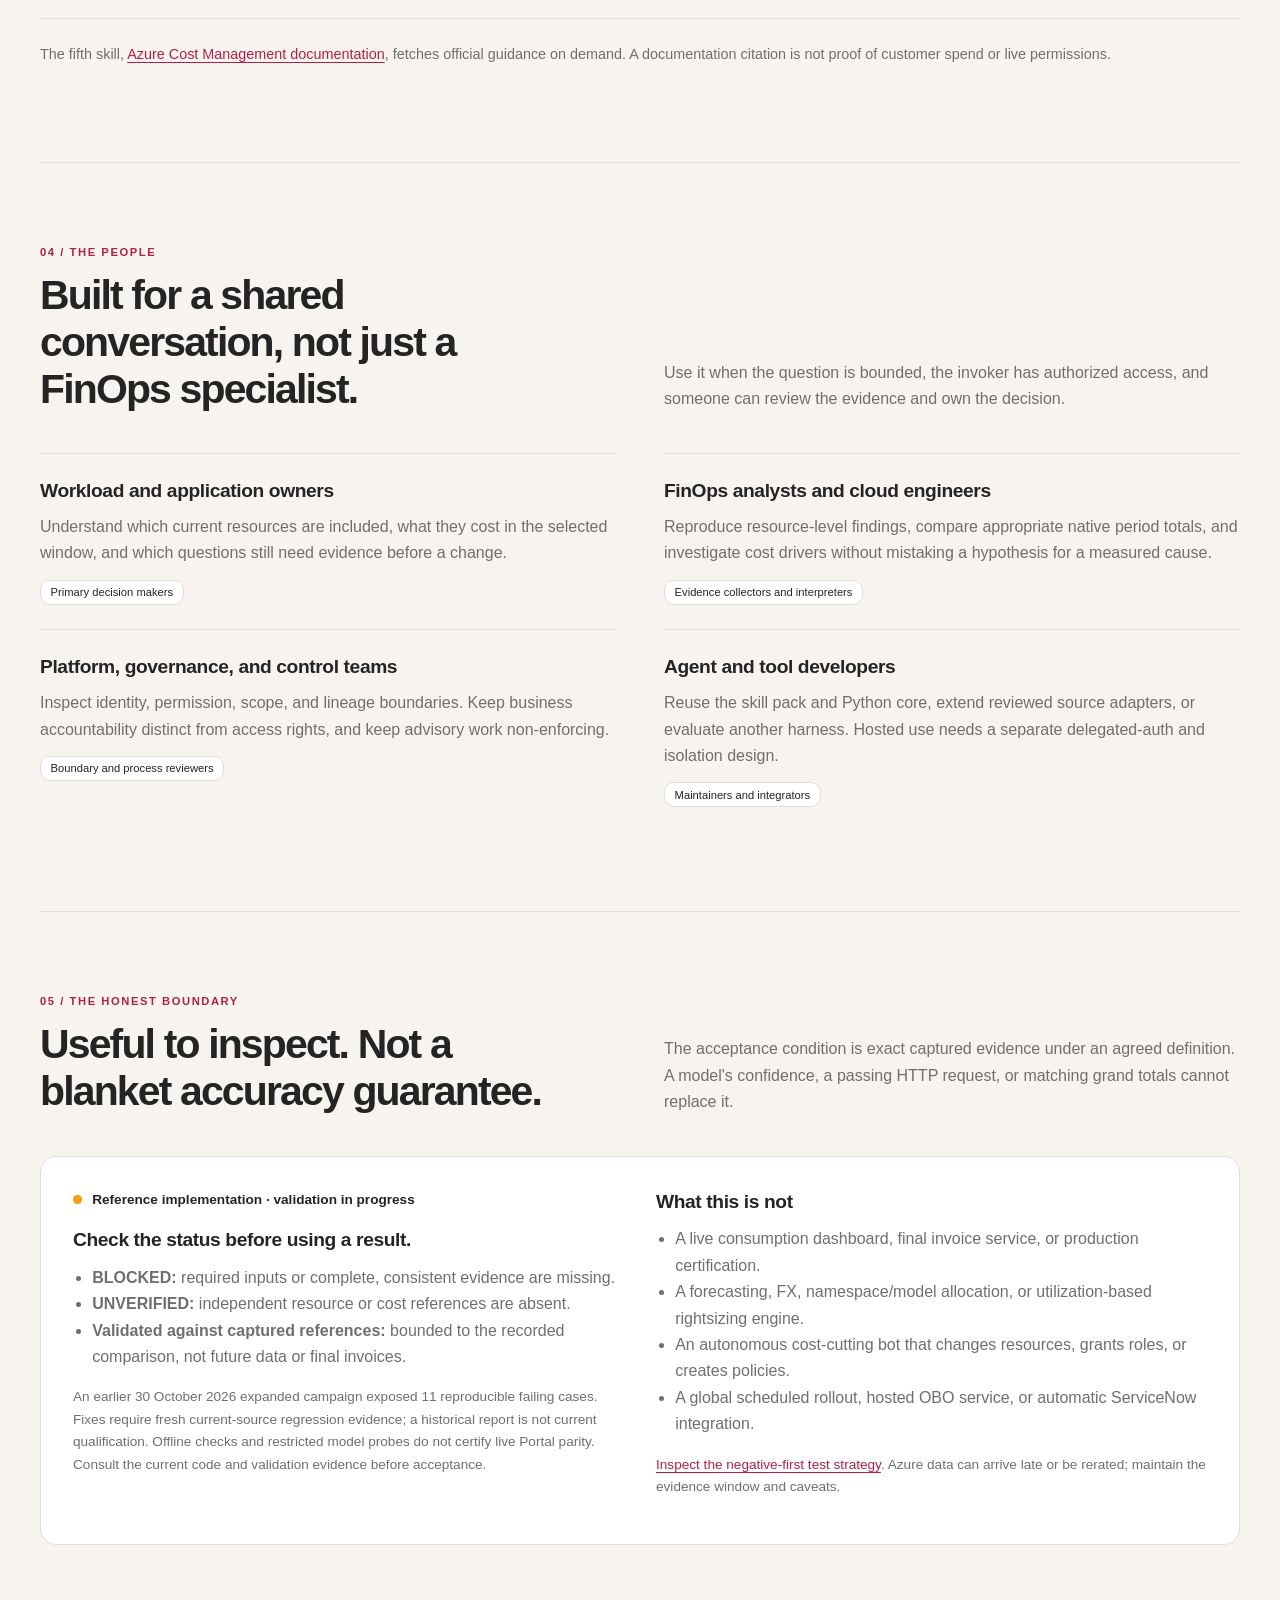
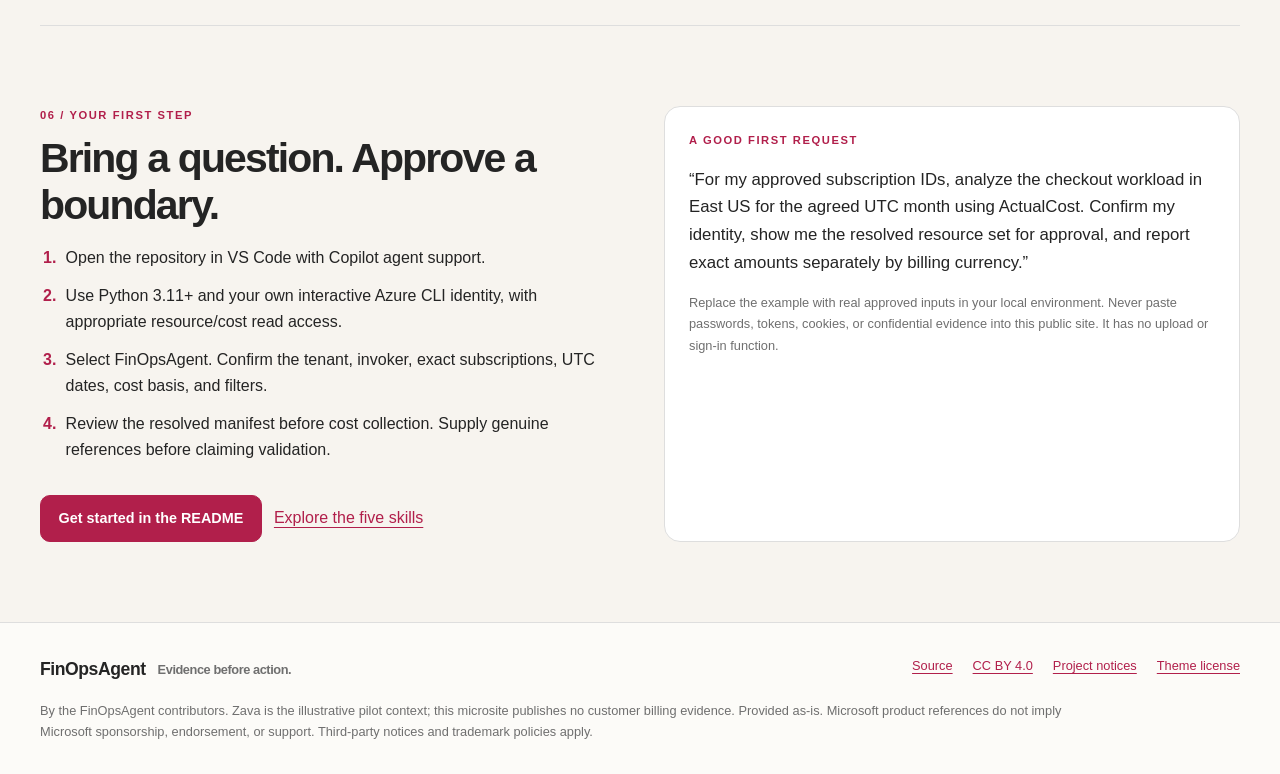
==== commit 770fe3c7: "Harden FinOps trust and verification gates Validate artifact schemas and provenance, reject embedded" ====
--- a/site/index.html
+++ b/site/index.html
@@ -397,7 +397,7 @@
               <li><strong>UNVERIFIED:</strong> independent resource or cost references are absent.</li>
               <li><strong>Validated against captured references:</strong> bounded to the recorded comparison, not future data or final invoices.</li>
             </ul>
-            <p class="readiness-note">The recorded 30 October 2026 expanded campaign exposed 11 reproducible failing cases. Offline checks and restricted model probes do not certify live Portal parity. Consult the current code and validation evidence before acceptance.</p>
+            <p class="readiness-note">An earlier 30 October 2026 expanded campaign exposed 11 reproducible failing cases. Fixes require fresh current-source regression evidence; a historical report is not current qualification. Offline checks and restricted model probes do not certify live Portal parity. Consult the current code and validation evidence before acceptance.</p>
           </div>
           <div>
             <h3>What this is not</h3>
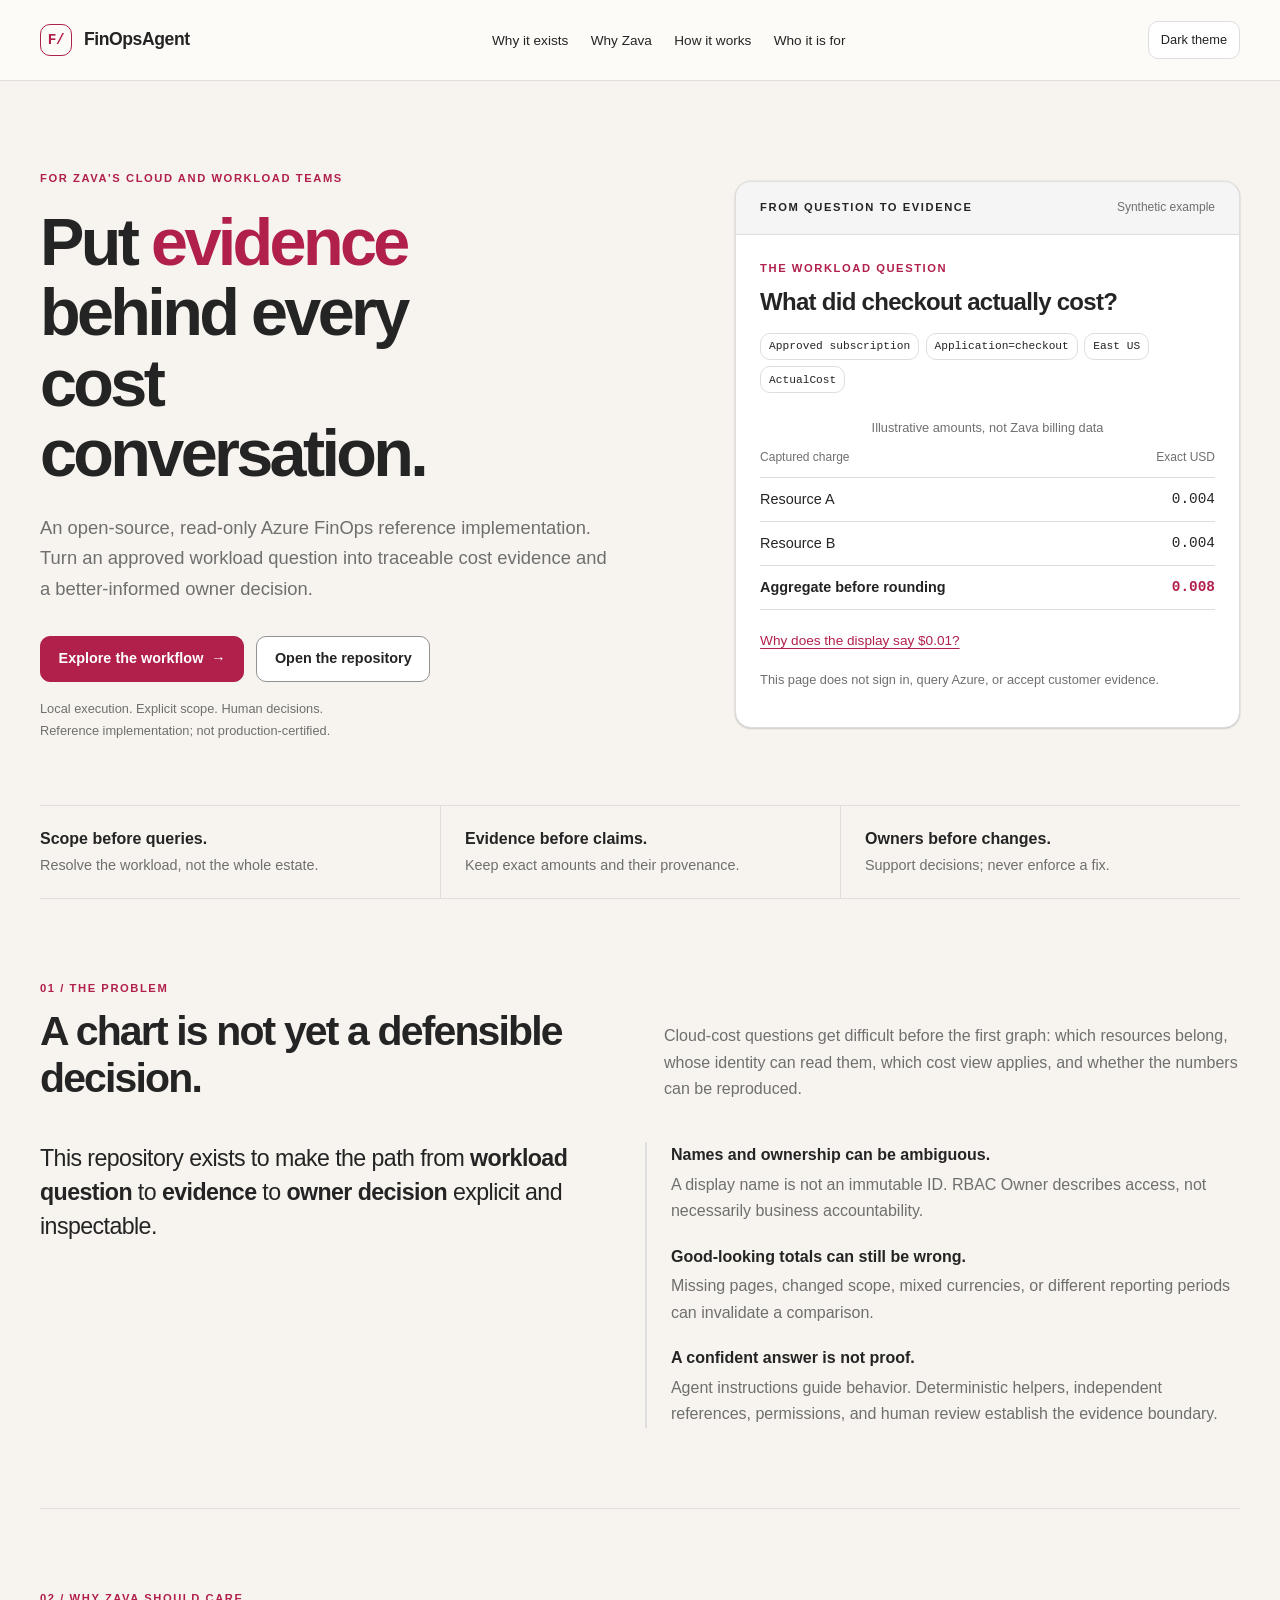
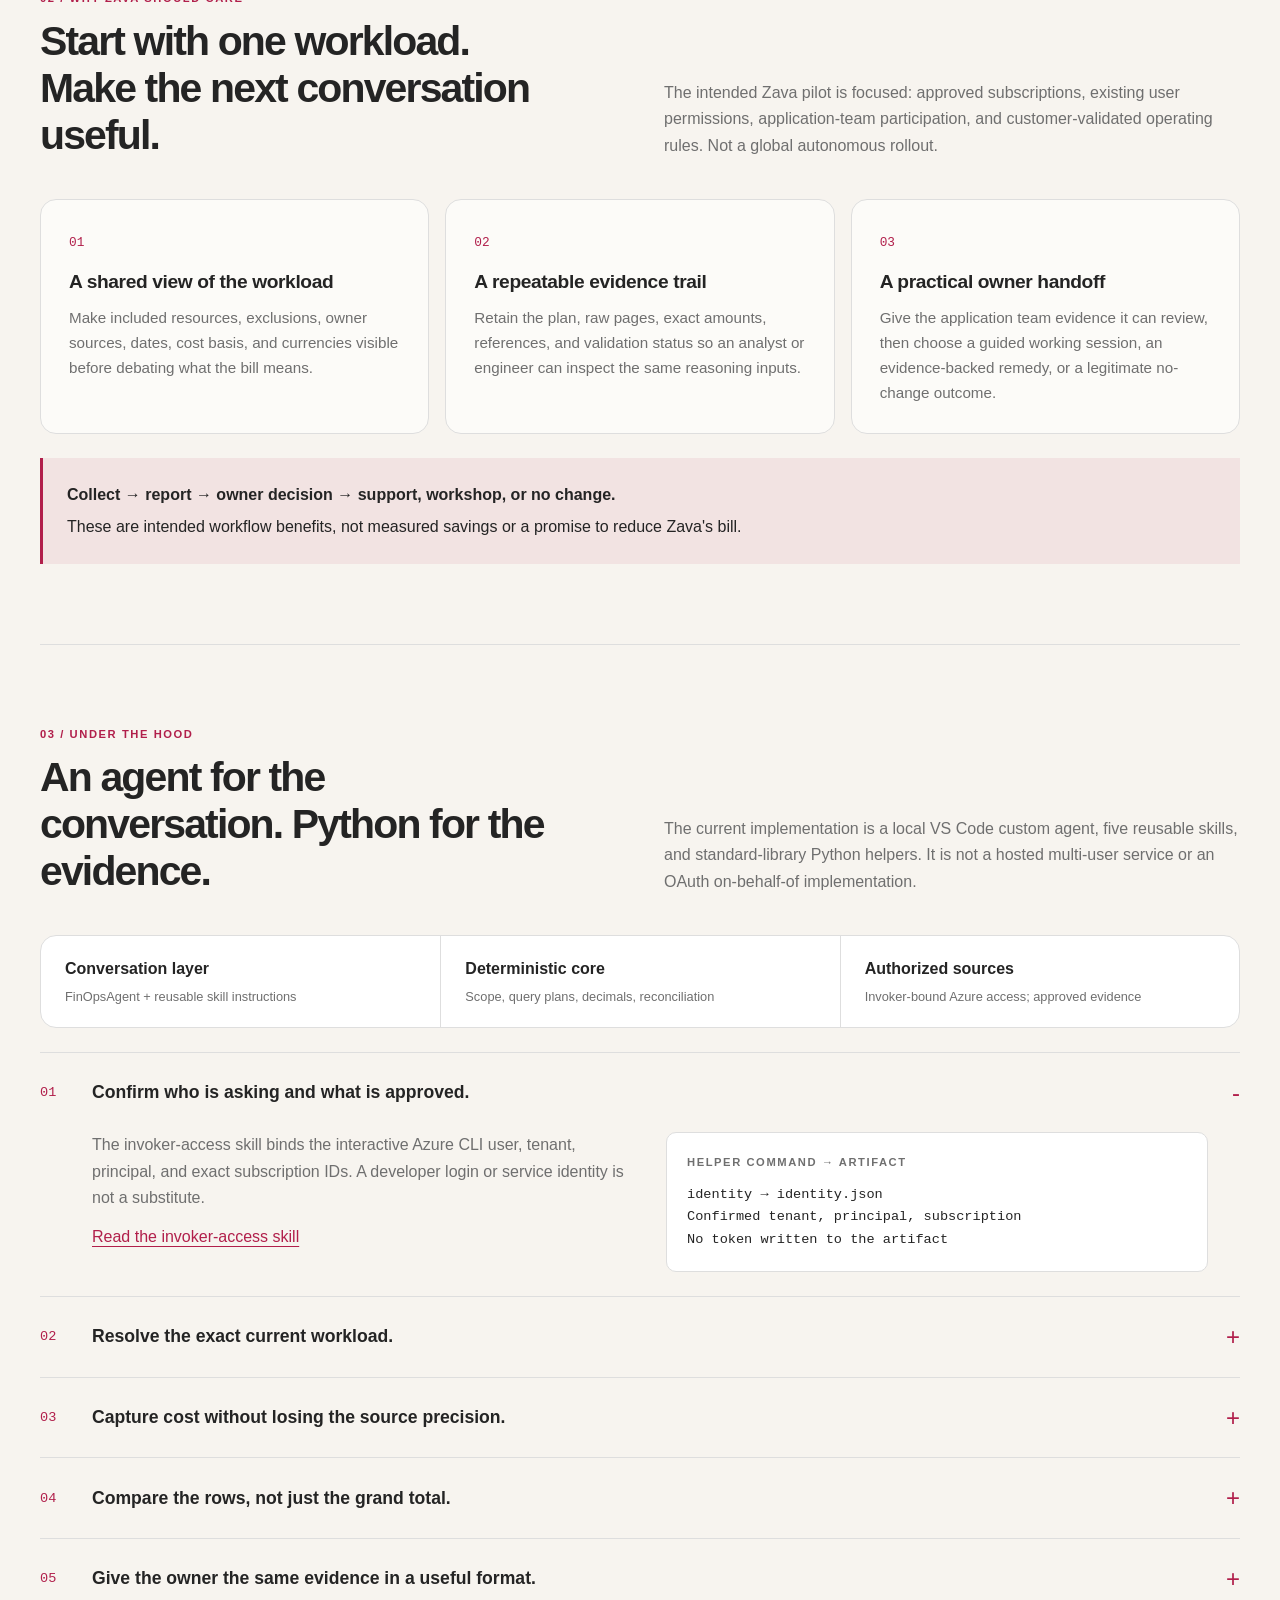
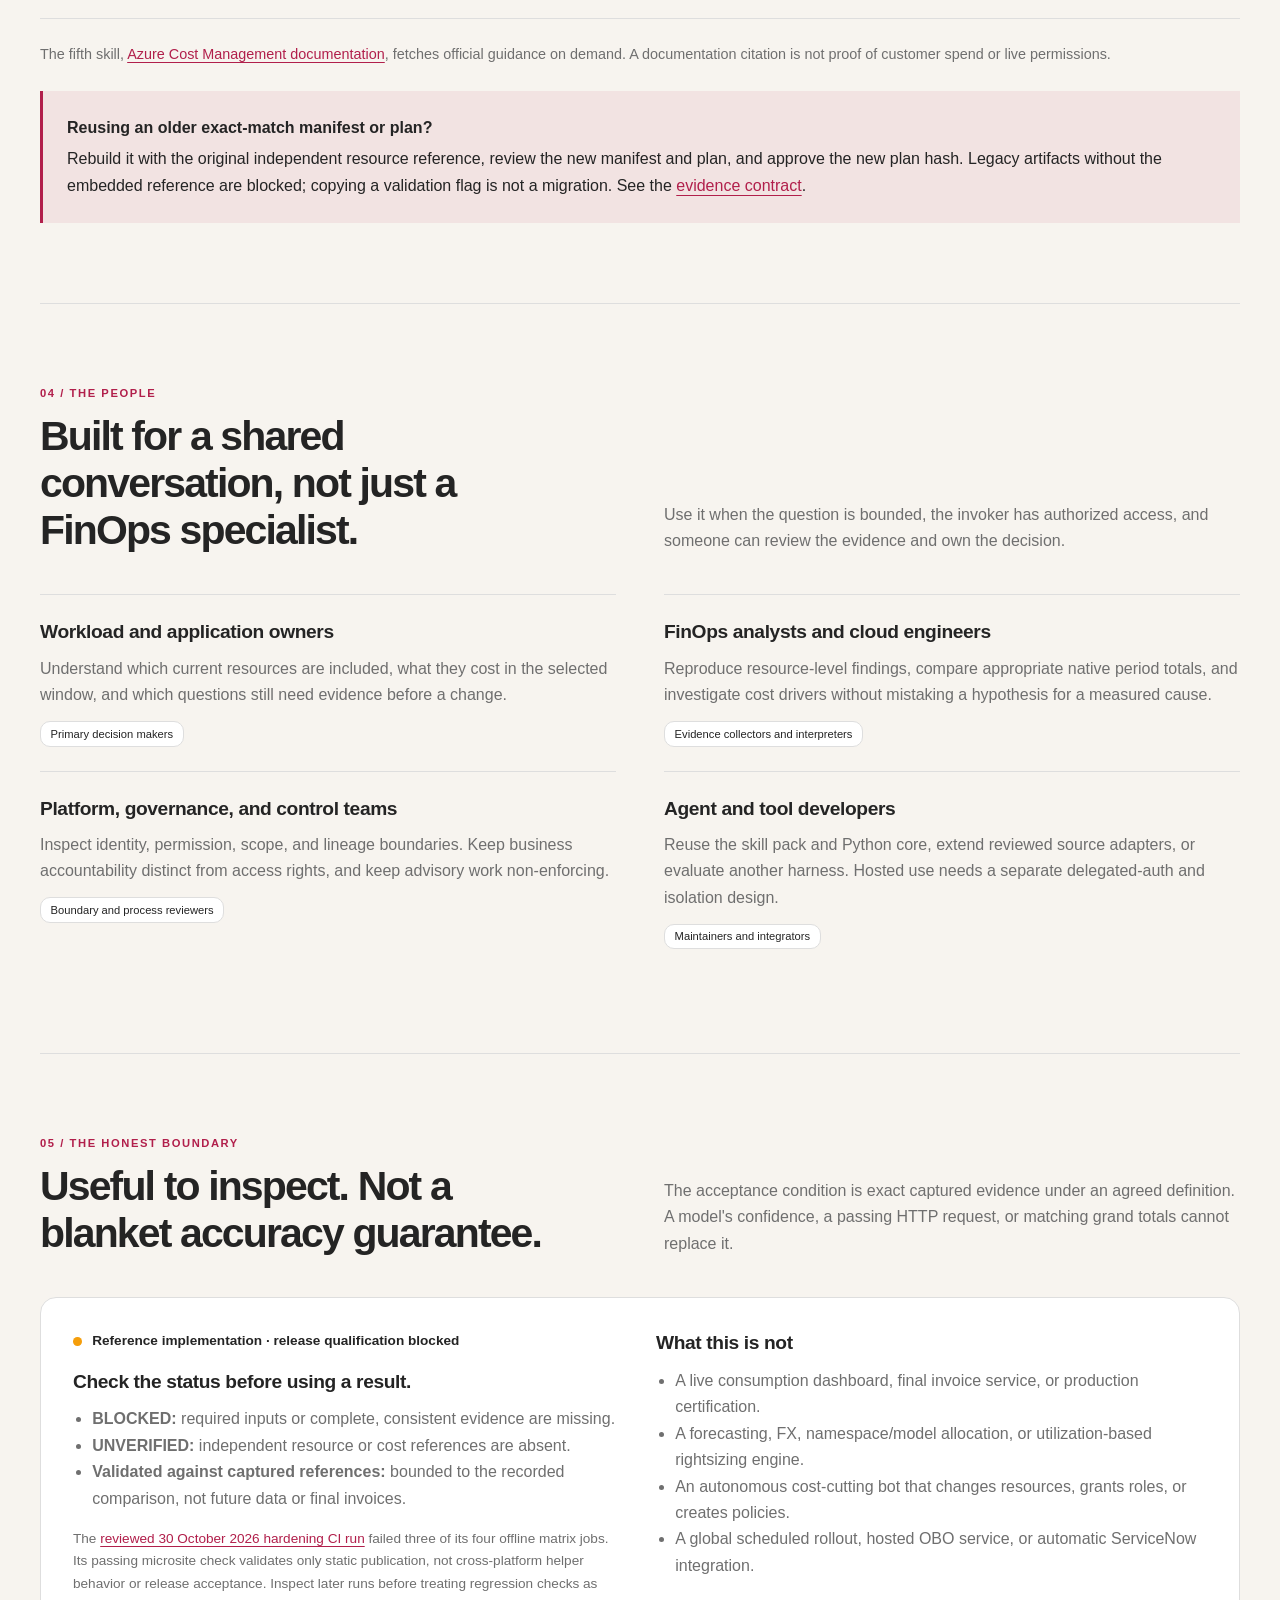
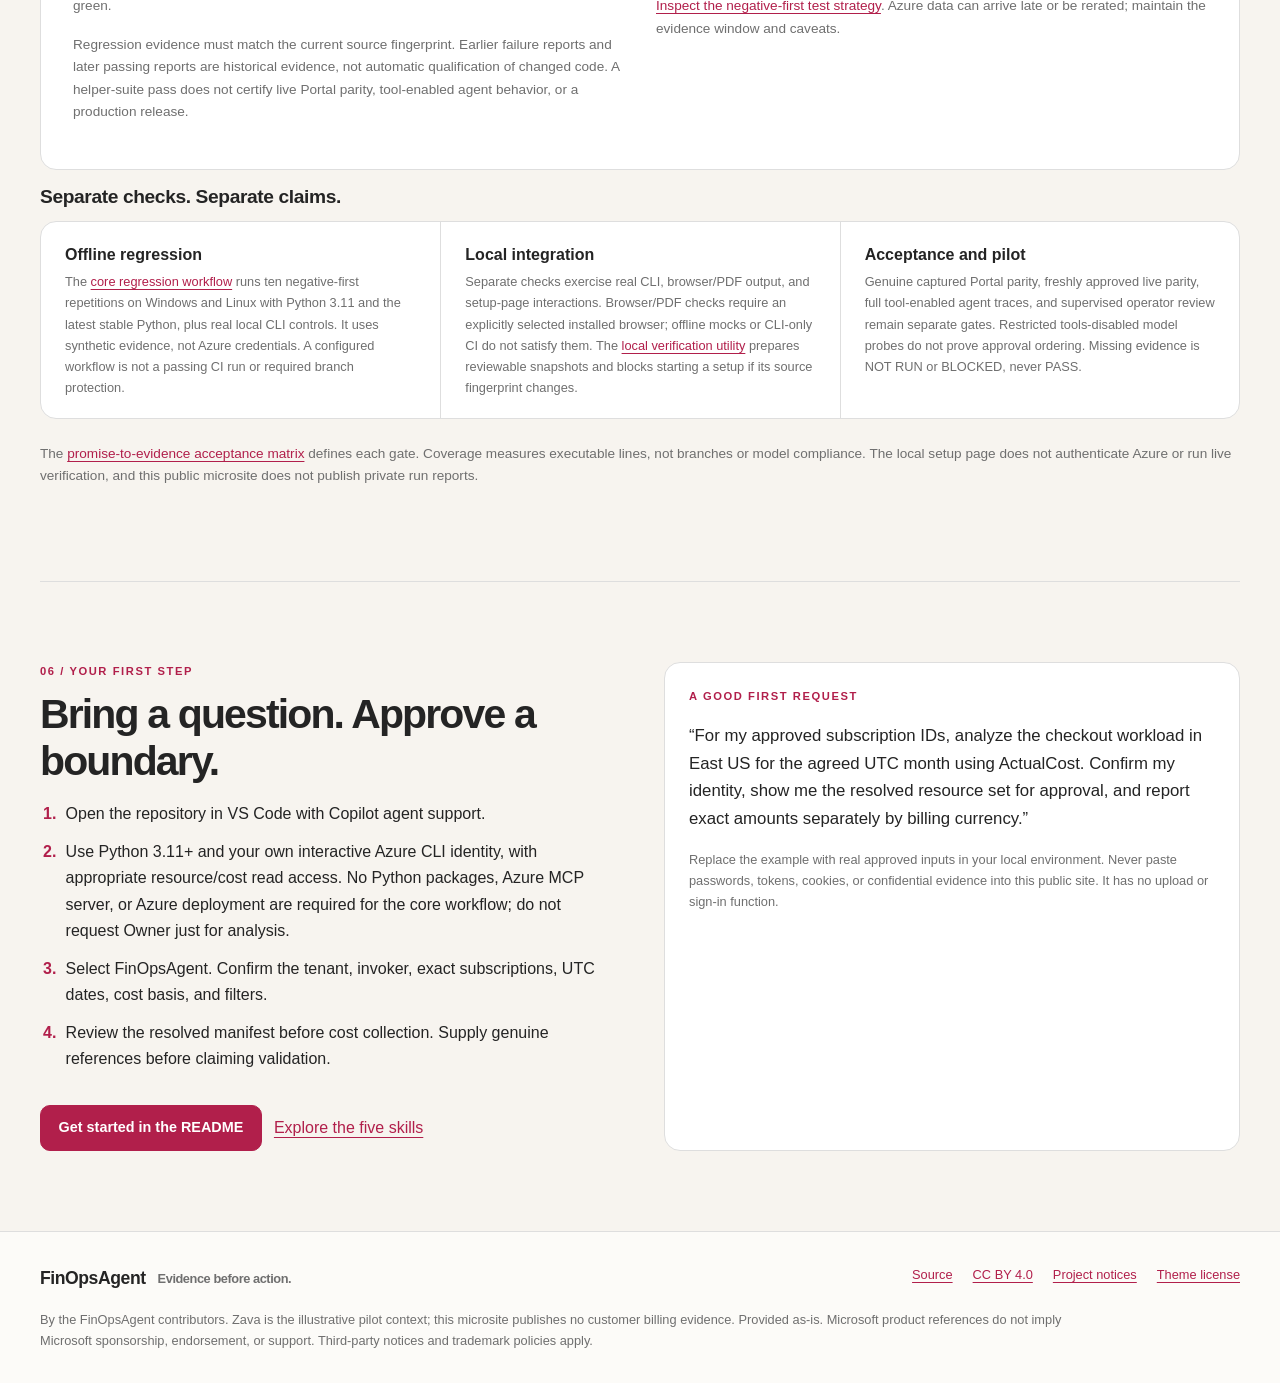
==== commit 5ee227b1: "Refresh microsite for hardened evidence and verification gates Document embedded scope provenance, c" ====
--- a/site/index.html
+++ b/site/index.html
@@ -331,7 +331,7 @@
           <details class="step">
             <summary><span class="step-index">02</span><span class="step-title">Resolve the exact current workload.</span></summary>
             <div class="step-content">
-              <div><p>Collect paginated Resource Graph inventory. Intersect approved subscription/MG, resource-group, owner, tag, and region filters. Resolve ambiguous names before proceeding, and show the manifest for approval.</p><p>Business ownership needs approved source evidence; a ServiceNow connector is not automatically included.</p><a href="https://github.com/chadhage/finops-agent/blob/main/.github/skills/finops-scope-resolution/SKILL.md">Read the scope-resolution skill</a></div>
+              <div><p>Collect paginated Resource Graph inventory. Intersect approved subscription/MG, resource-group, owner, tag, and region filters. Resolve ambiguous names before proceeding, and show the manifest for approval.</p><p>Resource-level filters select current resources, excluding deleted resources and unallocated charges outside that set. Subscription/MG-only selection instead includes all charges in the selected subscriptions.</p><p>Business ownership needs approved source evidence; a ServiceNow connector is not automatically included.</p><a href="https://github.com/chadhage/finops-agent/blob/main/.github/skills/finops-scope-resolution/SKILL.md">Read the scope-resolution skill</a></div>
               <div class="artifact"><div class="eyebrow">Helper commands &rarr; artifacts</div><pre>inventory &rarr; catalog.json
 resolve &rarr; manifest.json
 Exact resource IDs + source provenance</pre></div>
@@ -340,7 +340,7 @@
           <details class="step">
             <summary><span class="step-index">03</span><span class="step-title">Capture cost without losing the source precision.</span></summary>
             <div class="step-content">
-              <div><p>Generate sealed detail/control requests for the approved period and ActualCost or AmortizedCost basis. Query every disjoint resource chunk and continuation page. Parse money directly into Decimal and keep currencies separate.</p><a href="https://github.com/chadhage/finops-agent/blob/main/.github/skills/finops-cost-evidence/scripts/finops.py">Inspect the Python helper</a></div>
+              <div><p>Generate sealed detail/control requests for the approved period and ActualCost or AmortizedCost basis. Query every disjoint resource chunk and continuation page. Parse money directly into Decimal and keep currencies separate.</p><p>Shared checks reject known credential/header fields in evidence objects and raw response JSON before import, capture, snapshot, or publication. This is not a universal secret detector: operators must still sanitize exports and never supply tokens or unsanitized HAR files.</p><a href="https://github.com/chadhage/finops-agent/blob/main/.github/skills/finops-cost-evidence/scripts/finops.py">Inspect the Python helper</a></div>
               <div class="artifact"><div class="eyebrow">Helper commands &rarr; artifacts</div><pre>plan &rarr; plan.json
 query &rarr; actual.json
 Raw pages + request IDs + times + hashes</pre></div>
@@ -349,7 +349,7 @@
           <details class="step">
             <summary><span class="step-index">04</span><span class="step-title">Compare the rows, not just the grand total.</span></summary>
             <div class="step-content">
-              <div><p>Require identical plans and exact resource/day/location/currency values. Portal acceptance also needs genuine Portal exports, matching displayed amounts after aggregation, and independently verified resource membership.</p><p>Supplied-evidence comparison and fresh, explicitly approved live validation have different statuses. A second CLI query is not Portal evidence.</p><a href="https://github.com/chadhage/finops-agent/blob/main/.github/skills/finops-cost-evidence/references/portal-validation.md">Read the Portal validation contract</a></div>
+              <div><p>Require identical plans and exact resource/day/location/currency values. Portal acceptance also needs genuine Portal exports, matching displayed amounts after aggregation, and independently verified resource membership.</p><p>An exact-match manifest embeds the complete independent resource reference. Plan checks recompute its scenario binding, resource-set equality, and provenance rather than trusting a status flag or hash. Hashes detect changes, not authenticity.</p><p>Supplied-evidence comparison and fresh, explicitly approved live validation have different statuses. A second CLI query is not Portal evidence.</p><a href="https://github.com/chadhage/finops-agent/blob/main/.github/skills/finops-cost-evidence/references/portal-validation.md">Read the Portal validation contract</a></div>
               <div class="artifact"><div class="eyebrow">Acceptance boundary</div><pre>import-reference + reconcile
 Raw monetary tolerance: 0
 Missing, partial, or mismatched evidence:
@@ -359,7 +359,7 @@
           <details class="step">
             <summary><span class="step-index">05</span><span class="step-title">Give the owner the same evidence in a useful format.</span></summary>
             <div class="step-content">
-              <div><p>Markdown is the default. Repack the same evidence as standalone HTML or a locally generated PDF, without querying Azure again. Keep exact amounts, scope, coverage warnings, and validation status together.</p><a href="https://github.com/chadhage/finops-agent/blob/main/.github/skills/finops-reporting/SKILL.md">Read the reporting skill</a></div>
+              <div><p>Markdown is the default. Repack the same evidence as standalone HTML or a locally generated PDF, without querying Azure again. Keep exact amounts, scope, coverage warnings, and validation status together.</p><p>Completed helper/PDF artifacts use atomic create-only publication via local hard links, supported by filesystems such as NTFS or ext4. Existing files are not overwritten; unsupported publication fails explicitly instead of leaving a partial final artifact. Use a new per-run directory.</p><a href="https://github.com/chadhage/finops-agent/blob/main/.github/skills/finops-reporting/SKILL.md">Read the reporting skill</a></div>
               <div class="artifact"><div class="eyebrow">One model, three outputs</div><pre>report &rarr; Markdown
        &rarr; standalone HTML
        &rarr; PDF via installed Chromium
@@ -368,6 +368,7 @@
           </details>
         </div>
         <p class="skill-line">The fifth skill, <a href="https://github.com/chadhage/finops-agent/blob/main/.github/skills/azure-cost-management/SKILL.md">Azure Cost Management documentation</a>, fetches official guidance on demand. A documentation citation is not proof of customer spend or live permissions.</p>
+        <div class="decision-path"><strong>Reusing an older exact-match manifest or plan?</strong><p>Rebuild it with the original independent resource reference, review the new manifest and plan, and approve the new plan hash. Legacy artifacts without the embedded reference are blocked; copying a validation flag is not a migration. See the <a href="https://github.com/chadhage/finops-agent/blob/main/.github/skills/finops-cost-evidence/references/evidence-contract.md">evidence contract</a>.</p></div>
       </section>
 
       <section class="section" id="audience" aria-labelledby="audience-title">
@@ -390,14 +391,15 @@
         </div>
         <div class="reality">
           <div>
-            <div class="status-line"><span class="status-dot" aria-hidden="true"></span>Reference implementation · validation in progress</div>
+            <div class="status-line"><span class="status-dot" aria-hidden="true"></span>Reference implementation · release qualification blocked</div>
             <h3>Check the status before using a result.</h3>
             <ul>
               <li><strong>BLOCKED:</strong> required inputs or complete, consistent evidence are missing.</li>
               <li><strong>UNVERIFIED:</strong> independent resource or cost references are absent.</li>
               <li><strong>Validated against captured references:</strong> bounded to the recorded comparison, not future data or final invoices.</li>
             </ul>
-            <p class="readiness-note">An earlier 30 October 2026 expanded campaign exposed 11 reproducible failing cases. Fixes require fresh current-source regression evidence; a historical report is not current qualification. Offline checks and restricted model probes do not certify live Portal parity. Consult the current code and validation evidence before acceptance.</p>
+            <p class="readiness-note">The <a href="https://github.com/chadhage/finops-agent/actions/runs/41146150954">reviewed 30 October 2026 hardening CI run</a> failed three of its four offline matrix jobs. Its passing microsite check validates only static publication, not cross-platform helper behavior or release acceptance. Inspect later runs before treating regression checks as green.</p>
+            <p class="readiness-note">Regression evidence must match the current source fingerprint. Earlier failure reports and later passing reports are historical evidence, not automatic qualification of changed code. A helper-suite pass does not certify live Portal parity, tool-enabled agent behavior, or a production release.</p>
           </div>
           <div>
             <h3>What this is not</h3>
@@ -410,6 +412,15 @@
             <p class="readiness-note"><a href="https://github.com/chadhage/finops-agent/blob/main/TEST-STRATEGY.md">Inspect the negative-first test strategy</a>. Azure data can arrive late or be rerated; maintain the evidence window and caveats.</p>
           </div>
         </div>
+        <div id="verification">
+          <h3 id="verification-title">Separate checks. Separate claims.</h3>
+          <div class="architecture" aria-labelledby="verification-title">
+            <div><strong>Offline regression</strong><span>The <a href="https://github.com/chadhage/finops-agent/blob/main/.github/workflows/verification.yml">core regression workflow</a> runs ten negative-first repetitions on Windows and Linux with Python 3.11 and the latest stable Python, plus real local CLI controls. It uses synthetic evidence, not Azure credentials. A configured workflow is not a passing CI run or required branch protection.</span></div>
+            <div><strong>Local integration</strong><span>Separate checks exercise real CLI, browser/PDF output, and setup-page interactions. Browser/PDF checks require an explicitly selected installed browser; offline mocks or CLI-only CI do not satisfy them. The <a href="https://github.com/chadhage/finops-agent/blob/main/wiki/verification-setup.md">local verification utility</a> prepares reviewable snapshots and blocks starting a setup if its source fingerprint changes.</span></div>
+            <div><strong>Acceptance and pilot</strong><span>Genuine captured Portal parity, freshly approved live parity, full tool-enabled agent traces, and supervised operator review remain separate gates. Restricted tools-disabled model probes do not prove approval ordering. Missing evidence is NOT RUN or BLOCKED, never PASS.</span></div>
+          </div>
+          <p class="readiness-note">The <a href="https://github.com/chadhage/finops-agent/blob/main/TEST-STRATEGY.md#promise-to-evidence-acceptance-matrix">promise-to-evidence acceptance matrix</a> defines each gate. Coverage measures executable lines, not branches or model compliance. The local setup page does not authenticate Azure or run live verification, and this public microsite does not publish private run reports.</p>
+        </div>
       </section>
 
       <section class="section" id="start" aria-labelledby="start-title">
@@ -419,7 +430,7 @@
             <h2 id="start-title">Bring a question. Approve a boundary.</h2>
             <ol class="start-list">
               <li>Open the repository in VS Code with Copilot agent support.</li>
-              <li>Use Python 3.11+ and your own interactive Azure CLI identity, with appropriate resource/cost read access.</li>
+              <li>Use Python 3.11+ and your own interactive Azure CLI identity, with appropriate resource/cost read access. No Python packages, Azure MCP server, or Azure deployment are required for the core workflow; do not request Owner just for analysis.</li>
               <li>Select FinOpsAgent. Confirm the tenant, invoker, exact subscriptions, UTC dates, cost basis, and filters.</li>
               <li>Review the resolved manifest before cost collection. Supply genuine references before claiming validation.</li>
             </ol>
